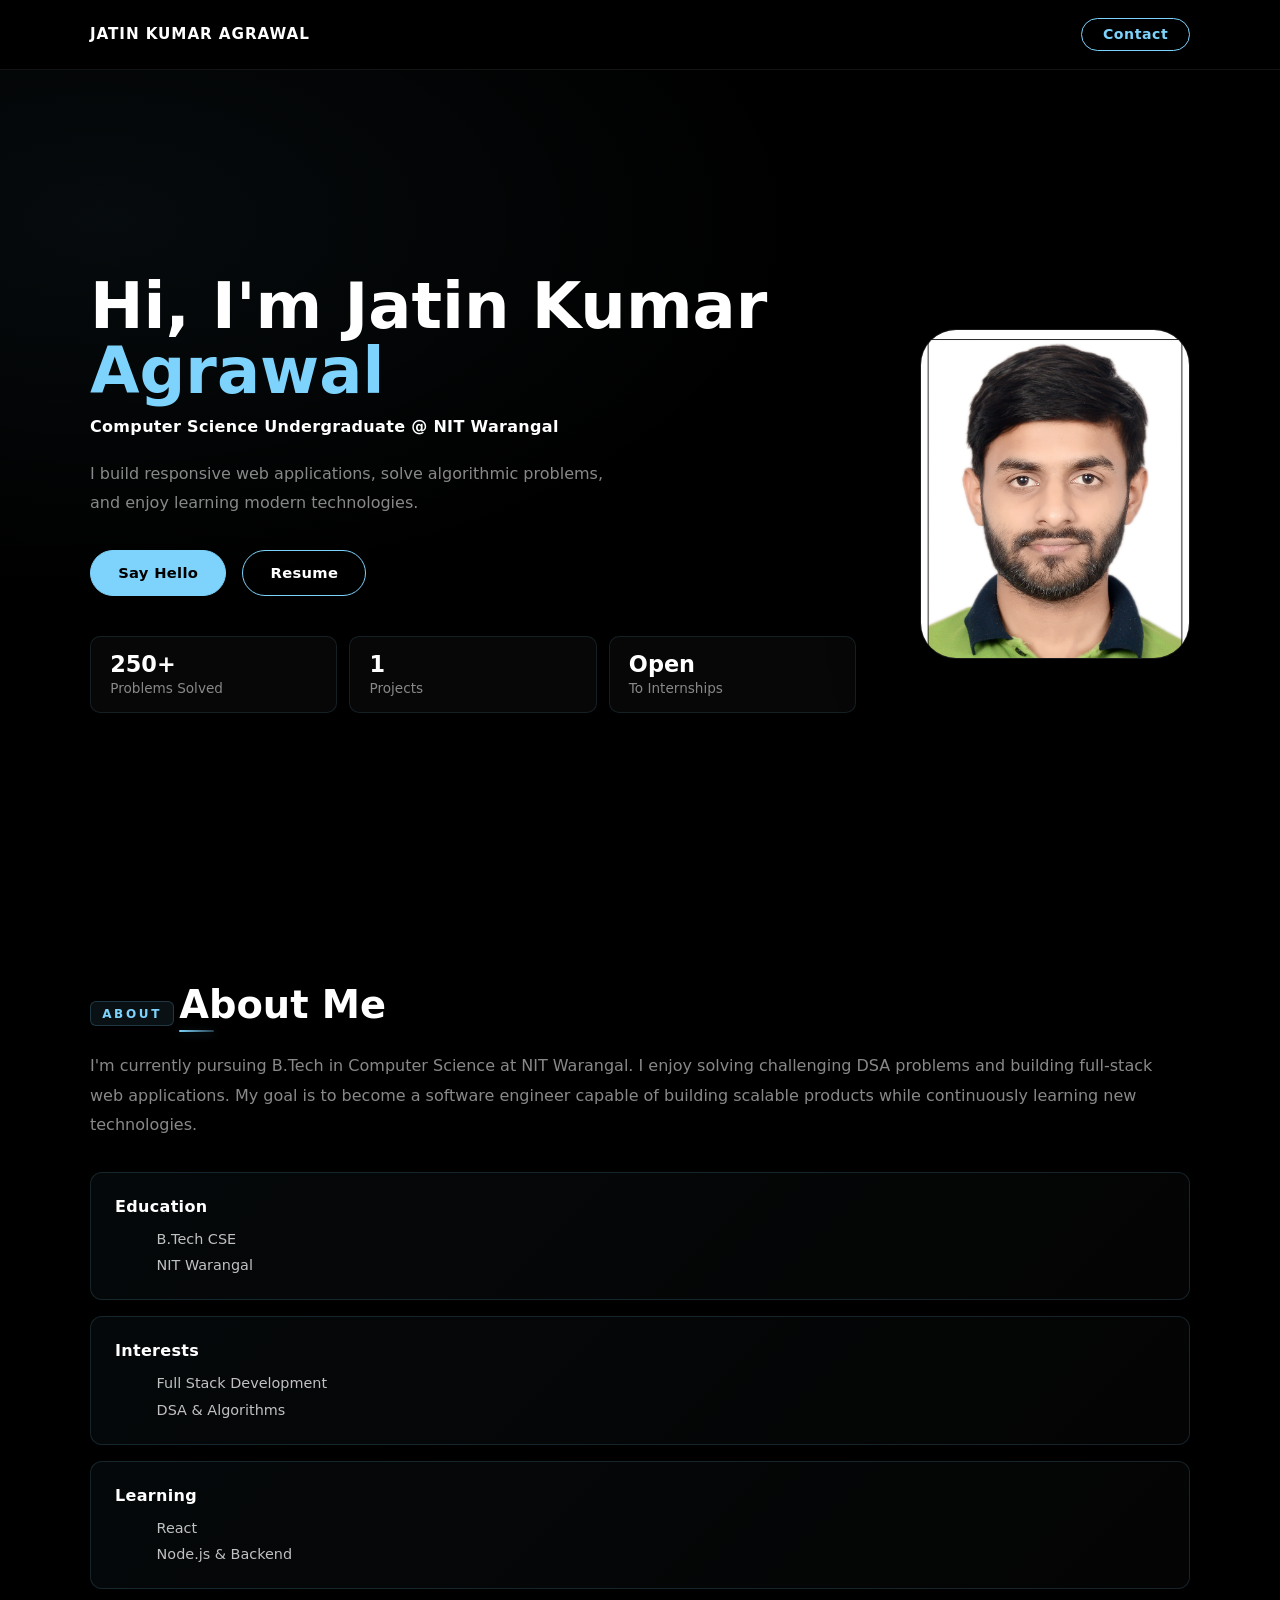
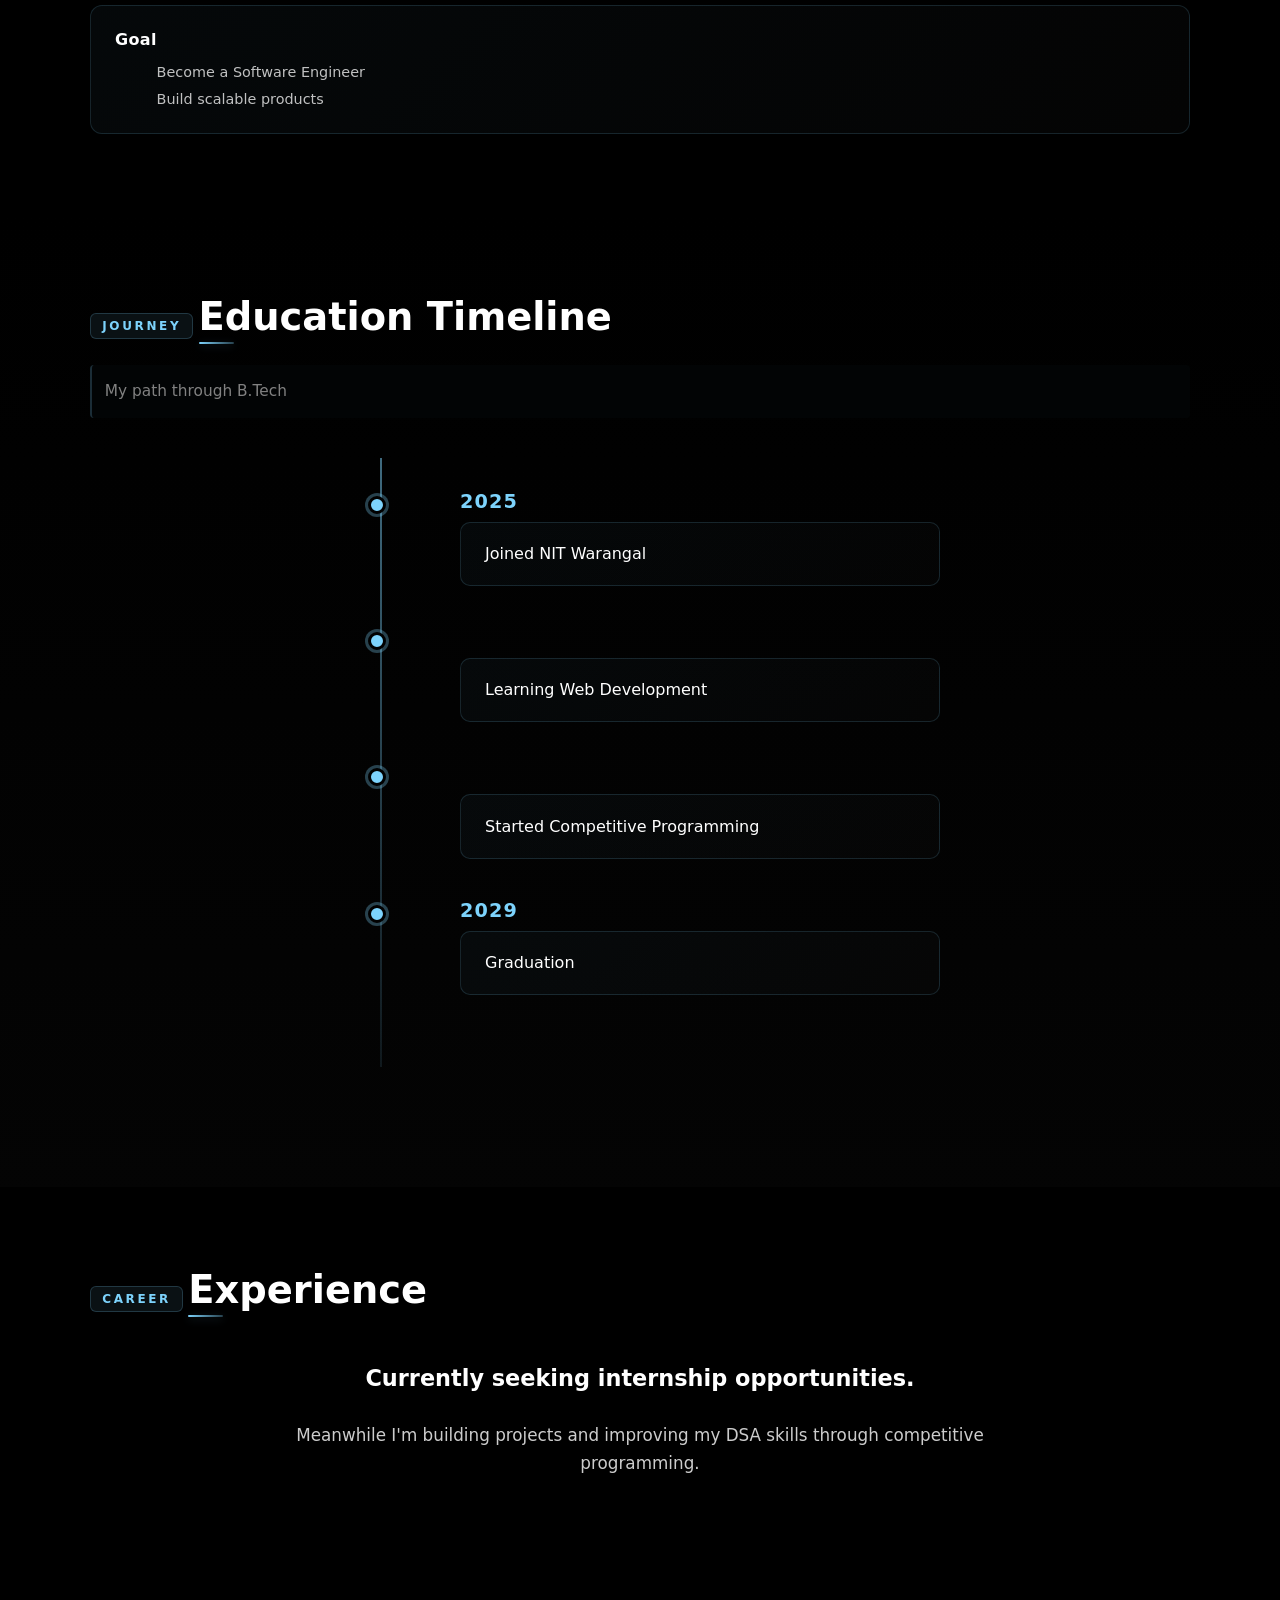
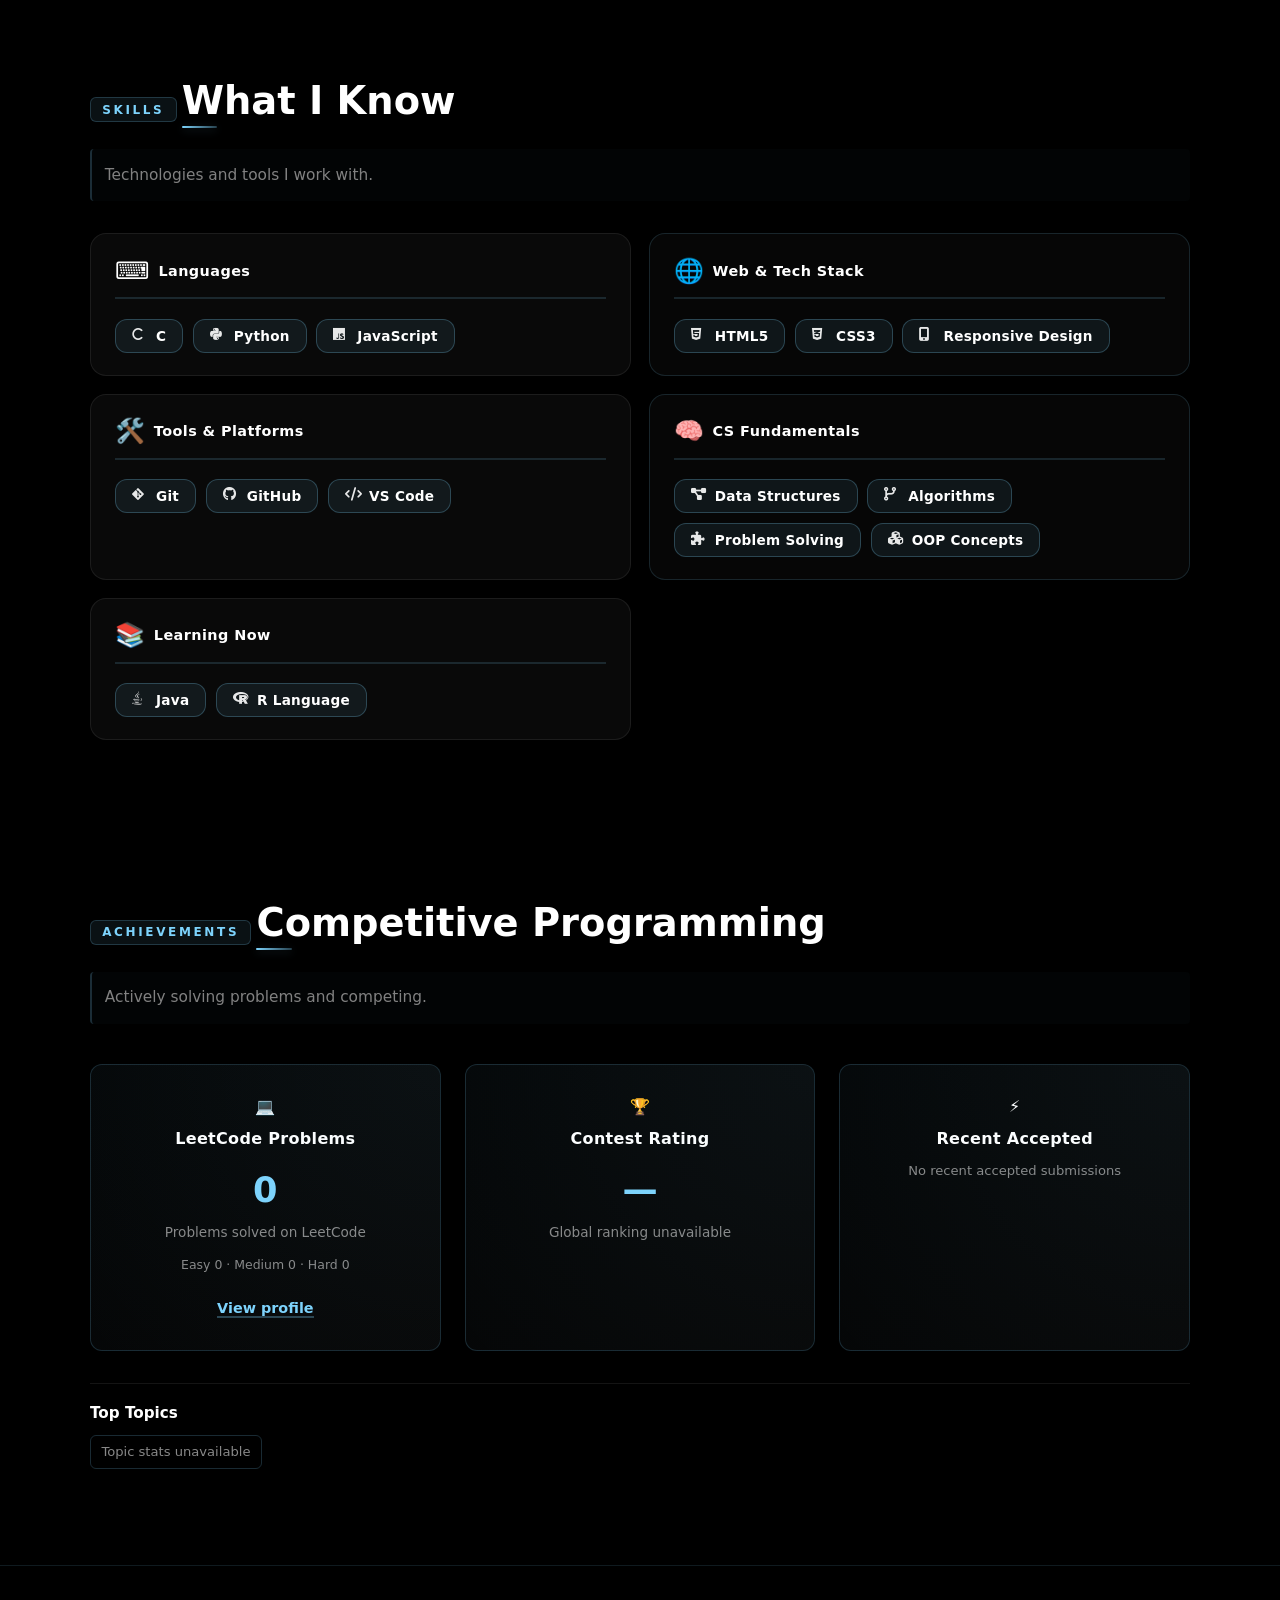
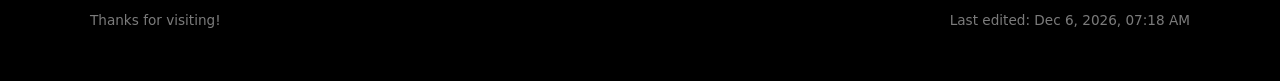
==== index.html @ ae0216d5 "showing  live leetcode data" ====
<!DOCTYPE html>
<html lang="en">
<head>
  <meta charset="UTF-8" />
  <meta name="viewport" content="width=device-width, initial-scale=1.0" />
  <title>Jatin Kumar Agrawal</title>
  <meta name="description" content="Portfolio of Jatin Kumar Agrawal — B.Tech CSE student at NIT Warangal." />
  <link rel="stylesheet" href="https://cdnjs.cloudflare.com/ajax/libs/font-awesome/6.7.2/css/all.min.css" />
  <link rel="stylesheet" href="styles.css" />
  <script defer src="script.js"></script>
</head>
<body>

  <!-- ── HEADER ─────────────────────────────────── -->
  <header class="site-header">
    <div class="container header-inner">
      <a href="index.html" class="brand">Jatin Kumar Agrawal</a>
      <nav class="nav-menu">
        <a href="contact.html" class="nav-contact-btn">Contact</a>
      </nav>
    </div>
  </header>

  <!-- ── HERO ───────────────────────────────────── -->
  <section class="hero" id="home">
    <div class="container hero-grid">
      <div class="hero-left">
        <h1>Hi, I'm Jatin Kumar<br><span class="name-accent">Agrawal</span></h1>
        <p class="hero-subtitle">Computer Science Undergraduate @ NIT Warangal</p>
        <p class="hero-copy">
          I build responsive web applications, solve algorithmic problems,
          and enjoy learning modern technologies.
        </p>
        <div class="hero-actions">
          <a class="button primary" href="contact.html">Say Hello</a>
          <a class="button secondary" href="#resume">Resume</a>
        </div>
        <div class="hero-stats">
          <article class="stat-card">
            <strong>250+</strong>
            <span>Problems Solved</span>
          </article>
          <article class="stat-card">
            <strong>1</strong>
            <span>Projects</span>
          </article>
          <article class="stat-card">
            <strong>Open</strong>
            <span>To Internships</span>
          </article>
        </div>
      </div>
      <div class="hero-photo-wrap">
        <img src="PHOTO.JPG" alt="Jatin Kumar Agrawal" class="hero-photo" />
      </div>
    </div>
  </section>

  <!-- ── ABOUT ──────────────────────────────────── -->
  <section class="section" id="about">
    <div class="container">
      <div class="section-label">About</div>
      <h2>About Me</h2>
      <p class="about-body">
        I'm currently pursuing B.Tech in Computer Science at NIT Warangal. I enjoy solving challenging DSA problems and building full-stack web applications. My goal is to become a software engineer capable of building scalable products while continuously learning new technologies.
      </p>

      <div class="about-highlights">
          <div class="highlight-card">
            <div class="highlight-header">
              <h4>Education</h4>
            </div>
            <div class="highlight-content">
              <p>B.Tech CSE</p>
              <p>NIT Warangal</p>
            </div>
          </div>
          <div class="highlight-card">
            <div class="highlight-header">
              <h4>Interests</h4>
            </div>
            <div class="highlight-content">
              <p>Full Stack Development</p>
              <p>DSA & Algorithms</p>
            </div>
          </div>
          <div class="highlight-card">
            <div class="highlight-header">
              <h4>Learning</h4>
            </div>
            <div class="highlight-content">
              <p>React</p>
              <p>Node.js & Backend</p>
            </div>
          </div>
          <div class="highlight-card">
            <div class="highlight-header">
              <h4>Goal</h4>
            </div>
            <div class="highlight-content">
              <p>Become a Software Engineer</p>
              <p>Build scalable products</p>
            </div>
          </div>
        </div>
      </div>
    </div>
  </section>

  <!-- ── EDUCATION TIMELINE ─────────────────────── -->
  <section class="section section-alt" id="timeline">
    <div class="container">
      <div class="section-label">Journey</div>
      <h2>Education Timeline</h2>
      <p class="section-sub">My path through B.Tech</p>

      <div class="timeline">
        <div class="timeline-item">
          <div class="timeline-year">2025</div>
          <div class="timeline-dot"></div>
          <div class="timeline-content">
            <p>Joined NIT Warangal</p>
          </div>
        </div>

        <div class="timeline-item">
          <div class="timeline-year"></div>
          <div class="timeline-dot"></div>
          <div class="timeline-content">
            <p>Learning Web Development</p>
          </div>
        </div>

        <div class="timeline-item">
          <div class="timeline-year"></div>
          <div class="timeline-dot"></div>
          <div class="timeline-content">
            <p>Started Competitive Programming</p>
          </div>
        </div>

        <div class="timeline-item">
          <div class="timeline-year">2029</div>
          <div class="timeline-dot"></div>
          <div class="timeline-content">
            <p>Graduation</p>
          </div>
        </div>
      </div>
    </div>
  </section>

  <!-- ── EXPERIENCE ─────────────────────────────── -->
  <section class="section" id="experience">
    <div class="container">
      <div class="section-label">Career</div>
      <h2>Experience</h2>
      
      <div class="experience-content">
        <p class="experience-main">Currently seeking internship opportunities.</p>
        <p class="experience-sub">Meanwhile I'm building projects and improving my DSA skills through competitive programming.</p>
      </div>
    </div>
  </section>

  <!-- ── SKILLS ─────────────────────────────────── -->
  <section class="section" id="skills">
    <div class="container">
      <div class="section-label">Skills</div>
      <h2>What I Know</h2>
      <p class="section-sub">Technologies and tools I work with.</p>

      <div class="skill-categories">
        <div class="skill-category">
          <div class="skill-cat-header">
            <span class="cat-icon">⌨️</span>
            <h3>Languages</h3>
          </div>
          <div class="skill-tags">
            <span class="tag"><i class="fa-solid fa-c tag-icon" aria-hidden="true"></i>C</span>
            <span class="tag"><i class="fa-brands fa-python tag-icon" aria-hidden="true"></i>Python</span>
            <span class="tag"><i class="fa-brands fa-js tag-icon" aria-hidden="true"></i>JavaScript</span>
          </div>
        </div>

        <div class="skill-category">
          <div class="skill-cat-header">
            <span class="cat-icon">🌐</span>
            <h3>Web &amp; Tech Stack</h3>
          </div>
          <div class="skill-tags">
            <span class="tag"><i class="fa-brands fa-html5 tag-icon" aria-hidden="true"></i>HTML5</span>
            <span class="tag"><i class="fa-brands fa-css3-alt tag-icon" aria-hidden="true"></i>CSS3</span>
            <span class="tag"><i class="fa-solid fa-mobile-screen-button tag-icon" aria-hidden="true"></i>Responsive Design</span>
          </div>
        </div>

        <div class="skill-category">
          <div class="skill-cat-header">
            <span class="cat-icon">🛠️</span>
            <h3>Tools &amp; Platforms</h3>
          </div>
          <div class="skill-tags">
            <span class="tag"><i class="fa-brands fa-git-alt tag-icon" aria-hidden="true"></i>Git</span>
            <span class="tag"><i class="fa-brands fa-github tag-icon" aria-hidden="true"></i>GitHub</span>
            <span class="tag"><i class="fa-solid fa-code tag-icon" aria-hidden="true"></i>VS Code</span>
          </div>
        </div>

        <div class="skill-category">
          <div class="skill-cat-header">
            <span class="cat-icon">🧠</span>
            <h3>CS Fundamentals</h3>
          </div>
          <div class="skill-tags">
            <span class="tag"><i class="fa-solid fa-diagram-project tag-icon" aria-hidden="true"></i>Data Structures</span>
            <span class="tag"><i class="fa-solid fa-code-branch tag-icon" aria-hidden="true"></i>Algorithms</span>
            <span class="tag"><i class="fa-solid fa-puzzle-piece tag-icon" aria-hidden="true"></i>Problem Solving</span>
            <span class="tag"><i class="fa-solid fa-cubes tag-icon" aria-hidden="true"></i>OOP Concepts</span>
          </div>
        </div>

        <div class="skill-category">
          <div class="skill-cat-header">
            <span class="cat-icon">📚</span>
            <h3>Learning Now</h3>
          </div>
          <div class="skill-tags">
            <span class="tag"><i class="fa-brands fa-java tag-icon" aria-hidden="true"></i>Java</span>
            <span class="tag"><i class="fa-brands fa-r-project tag-icon" aria-hidden="true"></i>R Language</span>
          </div>
        </div>
      </div>
    </div>
  </section>

  <!-- ── COMPETITIVE PROGRAMMING ────────────────── -->
  <section class="section" id="competitive">
    <div class="container">
      <div class="section-label">Achievements</div>
      <h2>Competitive Programming</h2>
      <p class="section-sub">Actively solving problems and competing.</p>

      <div class="achievement-grid">
        <article class="achievement-card">
          <div class="achievement-icon">💻</div>
          <h3>LeetCode Problems</h3>
          <p class="achievement-stat" id="leetcode-total">Loading</p>
          <p class="achievement-desc">Problems solved on LeetCode</p>
          <p class="leetcode-difficulty" id="leetcode-difficulty" aria-live="polite"></p>
          <a class="profile-link" id="leetcode-profile" href="https://leetcode.com/" target="_blank" rel="noopener noreferrer">View profile</a>
        </article>

        <article class="achievement-card">
          <div class="achievement-icon">🏆</div>
          <h3>Contest Rating</h3>
          <p class="achievement-stat" id="leetcode-rating">—</p>
          <p class="achievement-desc" id="leetcode-ranking">Global ranking unavailable</p>
        </article>

        <article class="achievement-card">
          <div class="achievement-icon">⚡</div>
          <h3>Recent Accepted</h3>
          <ul class="leetcode-recent" id="leetcode-recent" aria-live="polite">
            <li>Stats will appear after the first update.</li>
          </ul>
        </article>
      </div>
      <div class="leetcode-topics-wrap">
        <h3>Top Topics</h3>
        <ul class="leetcode-topics" id="leetcode-topics" aria-live="polite">
          <li>Topic stats will appear after the first update.</li>
        </ul>
      </div>
      <p class="leetcode-updated" id="leetcode-updated" aria-live="polite"></p>
    </div>
  </section>

  <footer class="site-footer">
    <div class="container footer-inner">
      <p>Thanks for visiting!</p>
      <p class="last-edited" id="last-edited"></p>
    </div>
  </footer>

</body>
</html>
---- styles.css ----
/* ─────────────────────────────────────────────────
   COLOUR PALETTE  — 3 colours only
   #ffffff  White   → headings, primary text, tags
   #7dd3fc  Sky     → all accents (button, underline,
                       hover, eyebrow, tag border)
   #888888  Gray    → muted / secondary text
   #000000  Black   → background
───────────────────────────────────────────────── */
:root {
  --bg:        #000000;
  --surface:   #0d0d0d;
  --surface2:  #111111;
  --border:    rgba(255,255,255,0.08);

  --white:     #ffffff;
  --sky:       #7dd3fc;   /* single accent */
  --gray:      #888888;   /* muted text    */
}

/* ── RESET ──────────────────────────────────── */
*, *::before, *::after { box-sizing: border-box; }
html { scroll-behavior: smooth; }

body {
  margin: 0;
  min-height: 100vh;
  font-family: 'Inter', system-ui, -apple-system, sans-serif;
  background: var(--bg);
  color: var(--white);
  -webkit-font-smoothing: antialiased;
}

img { max-width: 100%; display: block; }
button, input, textarea { font: inherit; }

.container {
  width: min(1100px, calc(100% - 2rem));
  margin: 0 auto;
}

/* ── HEADER ─────────────────────────────────── */
.site-header {
  position: sticky;
  top: 0;
  z-index: 10;
  background: rgba(0,0,0,0.90);
  backdrop-filter: blur(18px);
  -webkit-backdrop-filter: blur(18px);
  border-bottom: 1px solid var(--border);
}

.header-inner {
  display: flex;
  align-items: center;
  justify-content: space-between;
  padding: 1.1rem 0;
}

.brand {
  color: var(--white);
  font-weight: 700;
  font-size: 0.95rem;
  letter-spacing: 0.06em;
  text-transform: uppercase;
  text-decoration: none;
  transition: color 0.2s;
}
.brand:hover { color: var(--sky); }

.nav-menu { display: flex; align-items: center; }

/* Contact button — sky outline pill */
.nav-contact-btn {
  display: inline-flex;
  align-items: center;
  padding: 0.48rem 1.3rem;
  border-radius: 999px;
  background: transparent;
  color: var(--sky);
  font-weight: 700;
  font-size: 0.88rem;
  letter-spacing: 0.04em;
  text-decoration: none;
  border: 1.5px solid var(--sky);
  transition: background 0.2s, color 0.2s, box-shadow 0.2s, transform 0.2s;
  box-shadow: 0 0 0 0 rgba(125,211,252,0.3);
  animation: pulse-sky 2.8s ease-in-out infinite;
}
.nav-contact-btn:hover {
  background: var(--sky);
  color: #000;
  box-shadow: 0 4px 20px rgba(125,211,252,0.25);
  transform: translateY(-1px);
  animation: none;
}

@keyframes pulse-sky {
  0%,100% { box-shadow: 0 0 0 0   rgba(125,211,252,0.3); }
  50%      { box-shadow: 0 0 0 7px rgba(125,211,252,0);   }
}

/* ── HERO ───────────────────────────────────── */
.hero {
  position: relative;
  min-height: calc(100vh - 68px);
  display: grid;
  align-items: center;
  padding: 5rem 0 4rem;
}

.hero::before {
  content: '';
  position: absolute;
  inset: 0;
  pointer-events: none;
  background: radial-gradient(ellipse 55% 45% at 8% 18%,
    rgba(125,211,252,0.05), transparent);
}

.hero-grid {
  position: relative;
  display: grid;
  grid-template-columns: 1fr auto;
  align-items: center;
  gap: 4rem;
}

/* eyebrow — sky, small caps */
.eyebrow {
  margin: 0 0 0.8rem;
  font-size: 0.8rem;
  font-weight: 700;
  letter-spacing: 0.24em;
  text-transform: uppercase;
  color: var(--sky);
}

.hero h1 {
  margin: 0;
  font-size: clamp(2.8rem, 5vw, 4.8rem);
  line-height: 1.02;
  font-weight: 800;
  color: var(--white);
}

/* Last name — sky tint */
.name-accent { color: var(--sky); }

/* Subtitle below name */
.hero-subtitle {
  margin: 0.8rem 0 1.2rem;
  font-size: 1rem;
  font-weight: 600;
  color: var(--white);
  letter-spacing: 0.02em;
  transition: color 0.3s ease;
}
.hero-subtitle:hover {
  color: #a5e3ff;
}

.hero-copy {
  max-width: 34rem;
  margin: 1.4rem 0 2rem;
  color: var(--gray);
  line-height: 1.85;
  font-size: 1rem;
}

.hero-actions {
  display: flex;
  gap: 1rem;
  flex-wrap: wrap;
  margin-bottom: 2.5rem;
}

/* Stat cards */
.hero-stats {
  display: grid;
  grid-template-columns: repeat(3, minmax(0,1fr));
  gap: 0.75rem;
}

.stat-card {
  background: rgba(13,13,13,0.6);
  border: 1px solid rgba(125,211,252,0.12);
  border-radius: 10px;
  padding: 1rem 1.2rem;
  display: grid;
  gap: 0.3rem;
  transition: all 0.3s ease;
}
.stat-card:hover {
  background: rgba(17,17,17,0.8);
  border-color: rgba(125,211,252,0.35);
  box-shadow: 0 4px 12px rgba(125,211,252,0.08);
  transform: translateY(-2px);
}

.stat-card strong {
  font-size: 1.4rem;
  line-height: 1;
  color: var(--white);
  font-weight: 800;
}
.stat-card span { color: var(--gray); font-size: 0.85rem; }

/* Hero photo */
.hero-photo-wrap {
  display: flex;
  align-items: center;
  justify-content: center;
  flex-shrink: 0;
}

.hero-photo {
  width: 270px;
  height: 330px;
  object-fit: cover;
  object-position: top center;
  border-radius: 36px;
  border: 1px solid rgba(255,255,255,0.1);
  box-shadow: 0 30px 80px rgba(0,0,0,0.7);
  display: block;
  transition: transform 0.4s ease, box-shadow 0.4s ease;
}
.hero-photo:hover {
  transform: translateY(-6px);
  box-shadow: 0 0 0 1px rgba(125,211,252,0.15),
              0 40px 90px rgba(0,0,0,0.75);
}

/* ── BUTTONS ─────────────────────────────────── */
.button {
  display: inline-flex;
  align-items: center;
  justify-content: center;
  padding: 0.85rem 1.7rem;
  border-radius: 999px;
  border: 1.5px solid transparent;
  font-weight: 700;
  font-size: 0.92rem;
  letter-spacing: 0.02em;
  text-decoration: none;
  cursor: pointer;
  transition: all 0.3s ease;
}
.button:hover { transform: translateY(-2px); }

/* Primary — sky fill */
.button.primary {
  background: var(--sky);
  color: #000;
  border-color: var(--sky);
}
.button.primary:hover {
  background: #a5e3ff;
  box-shadow: 0 8px 28px rgba(125,211,252,0.35);
  color: #000;
}

/* Secondary — sky outline */
.button.secondary {
  background: transparent;
  color: var(--white);
  border-color: var(--sky);
}
.button.secondary:hover {
  background: rgba(125,211,252,0.1);
  border-color: var(--sky);
  box-shadow: 0 4px 16px rgba(125,211,252,0.15);
}

.button:disabled { opacity: 0.5; cursor: not-allowed; transform: none; }

/* ── SECTIONS ────────────────────────────────── */
.section { padding: 5rem 0; }

.section-alt {
  background: linear-gradient(to bottom, rgba(0,0,0,0.5), rgba(13,13,13,0.3));
}

/* Small sky label above h2 */
.section-label {
  font-size: 0.75rem;
  font-weight: 700;
  letter-spacing: 0.22em;
  text-transform: uppercase;
  color: var(--sky);
  margin-bottom: 0.55rem;
  display: inline-block;
  padding: 0.3rem 0.7rem;
  background: rgba(125,211,252,0.08);
  border: 1px solid rgba(125,211,252,0.2);
  border-radius: 6px;
  transition: all 0.3s ease;
}
.section-label:hover {
  background: rgba(125,211,252,0.12);
  border-color: rgba(125,211,252,0.4);
}

.section h2 {
  margin: 0 0 0.5rem;
  font-size: clamp(1.9rem, 3vw, 2.8rem);
  font-weight: 800;
  color: var(--white);
  position: relative;
  display: inline-block;
}

/* sky underline */
.section h2::after {
  content: '';
  position: absolute;
  left: 0; bottom: -5px;
  width: 2.2rem; height: 2px;
  border-radius: 999px;
  background: linear-gradient(90deg, var(--sky), rgba(125,211,252,0.3));
  box-shadow: 0 2px 8px rgba(125,211,252,0.2);
}

.section-sub {
  color: rgba(136,136,136,0.95);
  margin: 1.1rem 0 0;
  font-size: 0.96rem;
  line-height: 1.75;
  background: rgba(125,211,252,0.02);
  padding: 0.8rem;
  border-left: 2px solid rgba(125,211,252,0.2);
  border-radius: 4px;
  transition: all 0.3s ease;
}
.section-sub:hover {
  border-left-color: rgba(125,211,252,0.5);
  background: rgba(125,211,252,0.04);
}

/* ── ABOUT ───────────────────────────────────── */
.section-grid {
  display: grid;
  grid-template-columns: 1fr 1.2fr;
  gap: 3rem;
  align-items: center;
}

.section-image { display: grid; place-items: center; }

.about-photo {
  width: 100%;
  max-width: 300px;
  aspect-ratio: 3 / 4;
  object-fit: cover;
  object-position: top center;
  border-radius: 24px;
  border: 1px solid var(--border);
  box-shadow: 0 20px 60px rgba(0,0,0,0.5);
  display: block;
  margin: 0 auto;
}

.about-body {
  color: var(--gray);
  line-height: 1.85;
  margin: 1rem 0 2rem;
}

/* ── ABOUT HIGHLIGHTS GRID ───────────────────── */
.about-highlights {
  display: grid;
  grid-template-columns: 1fr;
  gap: 1rem;
  margin-top: 2rem;
}

.highlight-card {
  background: linear-gradient(135deg, rgba(125,211,252,0.04) 0%, rgba(13,13,13,0.3) 100%);
  border: 1.5px solid rgba(125,211,252,0.15);
  border-radius: 12px;
  padding: 1.5rem;
  transition: all 0.3s ease;
  display: flex;
  flex-direction: column;
  gap: 0.8rem;
}
.highlight-card:hover {
  background: linear-gradient(135deg, rgba(125,211,252,0.1) 0%, rgba(17,17,17,0.4) 100%);
  border-color: rgba(125,211,252,0.35);
  box-shadow: 0 8px 20px rgba(125,211,252,0.1);
  transform: translateY(-2px);
}

.highlight-header {
  display: flex;
  align-items: center;
  gap: 0.8rem;
}

.highlight-icon {
  font-size: 1.8rem;
  line-height: 1;
  display: block;
  flex-shrink: 0;
}

.highlight-card h4 {
  margin: 0;
  font-size: 1rem;
  font-weight: 700;
  color: var(--white);
  letter-spacing: 0.02em;
}

.highlight-content {
  padding-left: 2.6rem;
  display: flex;
  flex-direction: column;
  gap: 0.4rem;
}

.highlight-content p {
  margin: 0;
  font-size: 0.9rem;
  color: rgba(255,255,255,0.75);
  line-height: 1.4;
}

.highlight-answer {
  margin: 0;
  font-size: 0.9rem;
  color: rgba(255,255,255,0.7);
  line-height: 1.5;
  flex: 1;
  text-align: right;
}

.about-list {
  list-style: none;
  padding: 0;
  margin: 0;
  display: grid;
  gap: 0.8rem;
}

.about-list li {
  display: flex;
  gap: 0.75rem;
  color: rgba(255,255,255,0.7);
  font-size: 0.93rem;
  align-items: baseline;
  padding: 0.6rem 0.8rem;
  border-left: 2px solid rgba(125,211,252,0.3);
  transition: all 0.3s ease;
}
.about-list li:hover {
  border-left-color: var(--sky);
  color: var(--white);
  padding-left: 1.2rem;
}

.about-key {
  color: rgba(255,255,255,0.95);
  font-weight: 700;
  font-size: 0.78rem;
  letter-spacing: 0.07em;
  text-transform: uppercase;
  flex-shrink: 0;
  min-width: 58px;
}

/* ── CURRENTLY LEARNING BOX ──────────────────── */
.learning-box {
  margin-top: 2.5rem;
  padding: 1.5rem;
  background: linear-gradient(135deg, rgba(125,211,252,0.05) 0%, rgba(13,13,13,0.4) 100%);
  border: 1.5px solid rgba(125,211,252,0.2);
  border-radius: 12px;
  transition: all 0.3s ease;
}
.learning-box:hover {
  background: linear-gradient(135deg, rgba(125,211,252,0.1) 0%, rgba(17,17,17,0.5) 100%);
  border-color: rgba(125,211,252,0.4);
  box-shadow: 0 8px 20px rgba(125,211,252,0.1);
}

.learning-title {
  margin: 0 0 1rem;
  font-size: 0.95rem;
  font-weight: 700;
  color: var(--white);
  letter-spacing: 0.02em;
}

.learning-list {
  list-style: none;
  padding: 0;
  margin: 0;
  display: grid;
  gap: 0.5rem;
}

.learning-list li {
  display: flex;
  align-items: center;
  gap: 0.7rem;
  color: rgba(255,255,255,0.8);
  font-size: 0.9rem;
  padding: 0.4rem 0;
  transition: all 0.3s ease;
}
.learning-list li::before {
  content: '•';
  color: var(--sky);
  font-weight: 800;
  font-size: 1.2rem;
  line-height: 1;
}
.learning-list li:hover {
  color: var(--sky);
  padding-left: 0.5rem;
}

/* ── SKILLS ──────────────────────────────────── */
.skill-categories {
  display: grid;
  grid-template-columns: repeat(2, minmax(0,1fr));
  gap: 1.1rem;
  margin-top: 2rem;
}

.skill-category {
  background: rgba(13,13,13,0.7);
  border: 1px solid rgba(125,211,252,0.12);
  border-radius: 16px;
  padding: 1.4rem 1.5rem;
  transition: all 0.3s ease;
}
.skill-category:nth-child(odd) {
  border-color: rgba(255,255,255,0.08);
}
.skill-category:nth-child(even) {
  background: rgba(13,13,13,0.5);
  border-color: rgba(125,211,252,0.15);
}
.skill-category:hover {
  border-color: rgba(125,211,252,0.3);
  background: rgba(17,17,17,0.8);
  box-shadow: 0 8px 20px rgba(125,211,252,0.08);
  transform: translateY(-3px);
}

.skill-cat-header {
  display: flex;
  align-items: center;
  gap: 0.55rem;
  margin-bottom: 0.8rem;
  padding-bottom: 0.8rem;
  border-bottom: 2px solid rgba(125,211,252,0.15);
}

.cat-icon { font-size: 1.5rem; }

.skill-cat-header h3 {
  margin: 0;
  font-size: 0.9rem;
  font-weight: 700;
  color: var(--white);
  letter-spacing: 0.03em;
}

.skill-tags {
  display: flex;
  flex-wrap: wrap;
  gap: 0.6rem;
  margin-top: 1.2rem;
}

/* Single tag style — sky border, white text, transparent bg */
.tag {
  display: inline-flex;
  align-items: center;
  gap: 0.5rem;
  padding: 0.5rem 1rem;
  border-radius: 12px;
  font-size: 0.85rem;
  font-weight: 600;
  letter-spacing: 0.02em;
  color: var(--white);
  background: rgba(125,211,252,0.08);
  border: 1.5px solid rgba(125,211,252,0.25);
  transition: all 0.3s ease;
  cursor: default;
}
.tag:hover {
  background: rgba(125,211,252,0.15);
  border-color: var(--sky);
  box-shadow: 0 6px 16px rgba(125,211,252,0.12), inset 0 0 12px rgba(125,211,252,0.05);
  transform: translateY(-2px);
}

/* Font Awesome icon inside tag */
.tag-icon {
  width: 16px;
  height: 16px;
  flex-shrink: 0;
  opacity: 0.9;
  transition: transform 0.3s ease;
}
.tag:hover .tag-icon {
  transform: scale(1.12);
}

/* override — all tag variants identical */
.tag-blue, .tag-green, .tag-orange, .tag-purple {
  color: var(--white);
  background: rgba(125,211,252,0.06);
  border: 1px solid rgba(125,211,252,0.22);
}

/* ── CONTACT ─────────────────────────────────── */
.contact-card {
  display: grid;
  grid-template-columns: 1fr 1.25fr;
  gap: 3rem;
  align-items: center;
  background: linear-gradient(135deg, rgba(125,211,252,0.02) 0%, rgba(13,13,13,0.4) 100%);
  border: 1.5px solid rgba(125,211,252,0.15);
  border-radius: 24px;
  padding: 2.5rem;
  transition: all 0.3s ease;
}
.contact-card:hover {
  border-color: rgba(125,211,252,0.3);
  box-shadow: 0 12px 32px rgba(125,211,252,0.1);
}

.contact-card > div > p {
  color: var(--gray);
  line-height: 1.8;
  margin: 0.8rem 0 0;
}

.contact-form {
  display: grid;
  gap: 1rem;
}

.contact-form label {
  display: grid;
  gap: 0.45rem;
  color: rgba(125,211,252,0.85);
  font-size: 0.85rem;
  font-weight: 600;
  letter-spacing: 0.04em;
  text-transform: uppercase;
  transition: color 0.3s ease;
}

.contact-form input,
.contact-form textarea {
  width: 100%;
  padding: 0.8rem 1rem;
  border-radius: 10px;
  border: 1.5px solid rgba(125,211,252,0.15);
  background: rgba(0,0,0,0.4);
  color: var(--white);
  outline: none;
  transition: all 0.3s ease;
}

.contact-form input::placeholder,
.contact-form textarea::placeholder {
  color: rgba(136,136,136,0.5);
}

.contact-form input:focus,
.contact-form textarea:focus {
  border-color: rgba(125,211,252,0.5);
  background: rgba(0,0,0,0.6);
  box-shadow: 0 0 16px rgba(125,211,252,0.1);
}

.contact-feedback {
  margin-top: 0.4rem;
  font-size: 0.88rem;
  min-height: 1.4rem;
  border-radius: 8px;
  padding: 0.5rem 0.85rem;
  transition: all 0.3s;
}
.contact-feedback:empty { padding: 0; }

.feedback-success {
  color: #86efac;
  background: rgba(134,239,172,0.07);
  border: 1px solid rgba(134,239,172,0.2);
}
.feedback-error {
  color: #fca5a5;
  background: rgba(252,165,165,0.07);
  border: 1px solid rgba(252,165,165,0.2);
}

/* ── COMPETITIVE PROGRAMMING ────────────────── */
.achievement-grid {
  display: grid;
  grid-template-columns: repeat(3, minmax(0, 1fr));
  gap: 1.5rem;
  margin-top: 2.5rem;
}

.achievement-card {
  background: linear-gradient(135deg, rgba(125,211,252,0.03) 0%, rgba(13,13,13,0.5) 100%);
  border: 1.5px solid rgba(125,211,252,0.18);
  border-radius: 12px;
  padding: 2rem 1.5rem;
  text-align: center;
  display: flex;
  flex-direction: column;
  align-items: center;
  gap: 0.8rem;
  transition: all 0.3s ease;
  position: relative;
  overflow: hidden;
}
.achievement-card::before {
  content: '';
  position: absolute;
  top: 0;
  left: 0;
  right: 0;
  bottom: 0;
  background: radial-gradient(circle at top right, rgba(125,211,252,0.05), transparent);
  pointer-events: none;
}
.achievement-card:hover {
  background: linear-gradient(135deg, rgba(125,211,252,0.08) 0%, rgba(17,17,17,0.6) 100%);
  border-color: rgba(125,211,252,0.45);
  box-shadow: 0 12px 32px rgba(125,211,252,0.15), inset 0 1px 2px rgba(255,255,255,0.05);
  transform: translateY(-4px);
}

/* Platform-specific styling */
.achievement-leetcode {
  background: linear-gradient(135deg, rgba(255,165,0,0.08) 0%, rgba(13,13,13,0.5) 100%);
  border-color: rgba(255,165,0,0.25);
}
.achievement-leetcode:hover {
  background: linear-gradient(135deg, rgba(255,165,0,0.15) 0%, rgba(17,17,17,0.6) 100%);
  border-color: rgba(255,165,0,0.5);
  box-shadow: 0 12px 32px rgba(255,165,0,0.2), inset 0 1px 2px rgba(255,255,255,0.05);
}
.achievement-leetcode .achievement-stat {
  color: #FFA500;
}
.achievement-leetcode .profile-link {
  color: #FFA500;
  border-bottom-color: rgba(255,165,0,0.3);
}
.achievement-leetcode .profile-link:hover {
  color: #FFB84D;
  border-bottom-color: #FFA500;
}

.achievement-codeforces {
  background: linear-gradient(135deg, rgba(68,82,131,0.08) 0%, rgba(13,13,13,0.5) 100%);
  border-color: rgba(68,82,131,0.25);
}
.achievement-codeforces:hover {
  background: linear-gradient(135deg, rgba(68,82,131,0.15) 0%, rgba(17,17,17,0.6) 100%);
  border-color: rgba(68,82,131,0.5);
  box-shadow: 0 12px 32px rgba(68,82,131,0.2), inset 0 1px 2px rgba(255,255,255,0.05);
}
.achievement-codeforces .achievement-stat {
  color: #6FA3FF;
}
.achievement-codeforces .profile-link {
  color: #6FA3FF;
  border-bottom-color: rgba(111,163,255,0.3);
}
.achievement-codeforces .profile-link:hover {
  color: #8FB7FF;
  border-bottom-color: #6FA3FF;
}

.achievement-codechef {
  background: linear-gradient(135deg, rgba(123,69,19,0.08) 0%, rgba(13,13,13,0.5) 100%);
  border-color: rgba(123,69,19,0.25);
}
.achievement-codechef:hover {
  background: linear-gradient(135deg, rgba(123,69,19,0.15) 0%, rgba(17,17,17,0.6) 100%);
  border-color: rgba(123,69,19,0.5);
  box-shadow: 0 12px 32px rgba(123,69,19,0.2), inset 0 1px 2px rgba(255,255,255,0.05);
}
.achievement-codechef .achievement-stat {
  color: #FFB800;
}
.achievement-codechef .profile-link {
  color: #FFB800;
  border-bottom-color: rgba(255,184,0,0.3);
}
.achievement-codechef .profile-link:hover {
  color: #FFD633;
  border-bottom-color: #FFB800;
}

.platform-logo {
  width: 80px;
  height: 80px;
  border-radius: 12px;
  box-shadow: 0 4px 16px rgba(0,0,0,0.3);
  transition: all 0.3s ease;
}
.achievement-card:hover .platform-logo {
  transform: scale(1.1) rotateY(10deg);
  box-shadow: 0 8px 24px rgba(0,0,0,0.5);
}

.achievement-card h3 {
  font-size: 1rem;
  font-weight: 700;
  color: var(--white);
  margin: 0;
  letter-spacing: 0.02em;
}

.achievement-stat {
  font-size: 2.2rem;
  font-weight: 800;
  color: var(--sky);
  margin: 0.5rem 0 0;
}

.achievement-desc {
  font-size: 0.85rem;
  color: var(--gray);
  margin: 0;
  line-height: 1.5;
}

.profile-link {
  display: inline-block;
  margin-top: 0.8rem;
  font-size: 0.9rem;
  font-weight: 600;
  color: var(--sky);
  text-decoration: none;
  border-bottom: 2px solid rgba(125,211,252,0.3);
  transition: all 0.3s ease;
}
.profile-link:hover {
  border-bottom-color: var(--sky);
  transform: translateX(3px);
  color: #a5e3ff;
}

.leetcode-difficulty,
.leetcode-updated {
  color: var(--gray);
  font-size: 0.78rem;
  line-height: 1.5;
  margin: 0;
}

.leetcode-recent,
.leetcode-topics {
  list-style: none;
  padding: 0;
  margin: 0;
  color: var(--gray);
  font-size: 0.82rem;
  line-height: 1.55;
}

.leetcode-recent {
  display: grid;
  gap: 0.35rem;
  width: 100%;
  overflow-wrap: anywhere;
}

.leetcode-topics-wrap {
  margin-top: 2rem;
  padding-top: 1.25rem;
  border-top: 1px solid var(--border);
}

.leetcode-topics-wrap h3 {
  margin: 0 0 0.85rem;
  font-size: 0.95rem;
}

.leetcode-topics {
  display: flex;
  flex-wrap: wrap;
  gap: 0.5rem;
}

.leetcode-topics li {
  padding: 0.35rem 0.65rem;
  border: 1px solid rgba(125,211,252,0.2);
  border-radius: 6px;
  overflow-wrap: anywhere;
}

.leetcode-updated {
  margin-top: 1rem;
  text-align: right;
}

/* ── EDUCATION TIMELINE ──────────────────────── */
.timeline {
  position: relative;
  padding: 2rem 0;
  max-width: 600px;
  margin: 2.5rem auto;
}

.timeline::before {
  content: '';
  position: absolute;
  left: 40px;
  top: 0;
  bottom: 0;
  width: 2px;
  background: linear-gradient(180deg, rgba(125,211,252,0.5) 0%, rgba(125,211,252,0.1) 100%);
}

.timeline-item {
  position: relative;
  margin-left: 120px;
  margin-bottom: 2.5rem;
  display: flex;
  flex-direction: column;
}

.timeline-year {
  font-size: 1.2rem;
  font-weight: 800;
  color: var(--sky);
  letter-spacing: 0.06em;
  margin-bottom: 0.5rem;
  min-height: 1.5rem;
}

.timeline-dot {
  position: absolute;
  left: -92px;
  top: 6px;
  width: 18px;
  height: 18px;
  border-radius: 50%;
  background: var(--sky);
  border: 3px solid var(--bg);
  box-shadow: 0 0 0 3px rgba(125,211,252,0.3);
  transition: all 0.3s ease;
}

.timeline-item:hover .timeline-dot {
  transform: scale(1.4);
  box-shadow: 0 0 0 4px rgba(125,211,252,0.5), 0 0 16px rgba(125,211,252,0.4);
}

.timeline-content {
  background: linear-gradient(135deg, rgba(125,211,252,0.04) 0%, rgba(13,13,13,0.3) 100%);
  border: 1.5px solid rgba(125,211,252,0.15);
  border-radius: 10px;
  padding: 1.2rem 1.5rem;
  transition: all 0.3s ease;
}

.timeline-item:hover .timeline-content {
  background: linear-gradient(135deg, rgba(125,211,252,0.08) 0%, rgba(17,17,17,0.4) 100%);
  border-color: rgba(125,211,252,0.35);
  box-shadow: 0 8px 20px rgba(125,211,252,0.1);
}

.timeline-content p {
  margin: 0;
  font-size: 1rem;
  color: var(--white);
  line-height: 1.5;
}

/* ── EXPERIENCE ──────────────────────────────── */
.experience-content {
  max-width: 700px;
  margin: 2.5rem auto;
  text-align: center;
}

.experience-main {
  font-size: 1.4rem;
  font-weight: 700;
  color: var(--white);
  margin: 0 0 1.5rem;
  line-height: 1.6;
}

.experience-sub {
  font-size: 1.05rem;
  color: rgba(255,255,255,0.8);
  margin: 0;
  line-height: 1.7;
}

/* ── FOOTER ──────────────────────────────────── */
.site-footer {
  padding: 2rem 0 2.5rem;
  border-top: 1.5px solid rgba(125,211,252,0.12);
  background: rgba(0,0,0,0.3);
}

.footer-inner {
  display: flex;
  justify-content: space-between;
  align-items: center;
  color: rgba(136,136,136,0.9);
  font-size: 0.85rem;
  flex-wrap: wrap;
  gap: 0.5rem;
}
.footer-inner p {
  transition: color 0.3s ease;
}
.footer-inner p:hover {
  color: rgba(125,211,252,0.8);
}

/* ── RESPONSIVE ──────────────────────────────── */
@media (max-width: 900px) {
  .hero-grid,
  .section-grid,
  .contact-card,
  .achievement-grid { grid-template-columns: 1fr; }

  .skill-categories { grid-template-columns: 1fr; }

  .about-highlights { grid-template-columns: repeat(2, 1fr); }

  .hero-photo-wrap { order: -1; }
  .hero-photo { width: 200px; height: 240px; }

  .timeline-item { margin-left: 100px; }
  .timeline-dot { left: -80px; }
}

@media (max-width: 720px) {
  .hero-grid { gap: 2rem; text-align: center; }
  .hero-actions { justify-content: center; }
  .hero-photo { width: 160px; height: 200px; }
  .skill-categories { grid-template-columns: 1fr; }
  .about-highlights { grid-template-columns: 1fr; }

  .timeline-item { margin-left: 70px; }
  .timeline-dot { left: -56px; }
  .timeline-year { font-size: 1rem; }
  .timeline-content { padding: 1rem 1.2rem; }
  .timeline-content p { font-size: 0.95rem; }
}
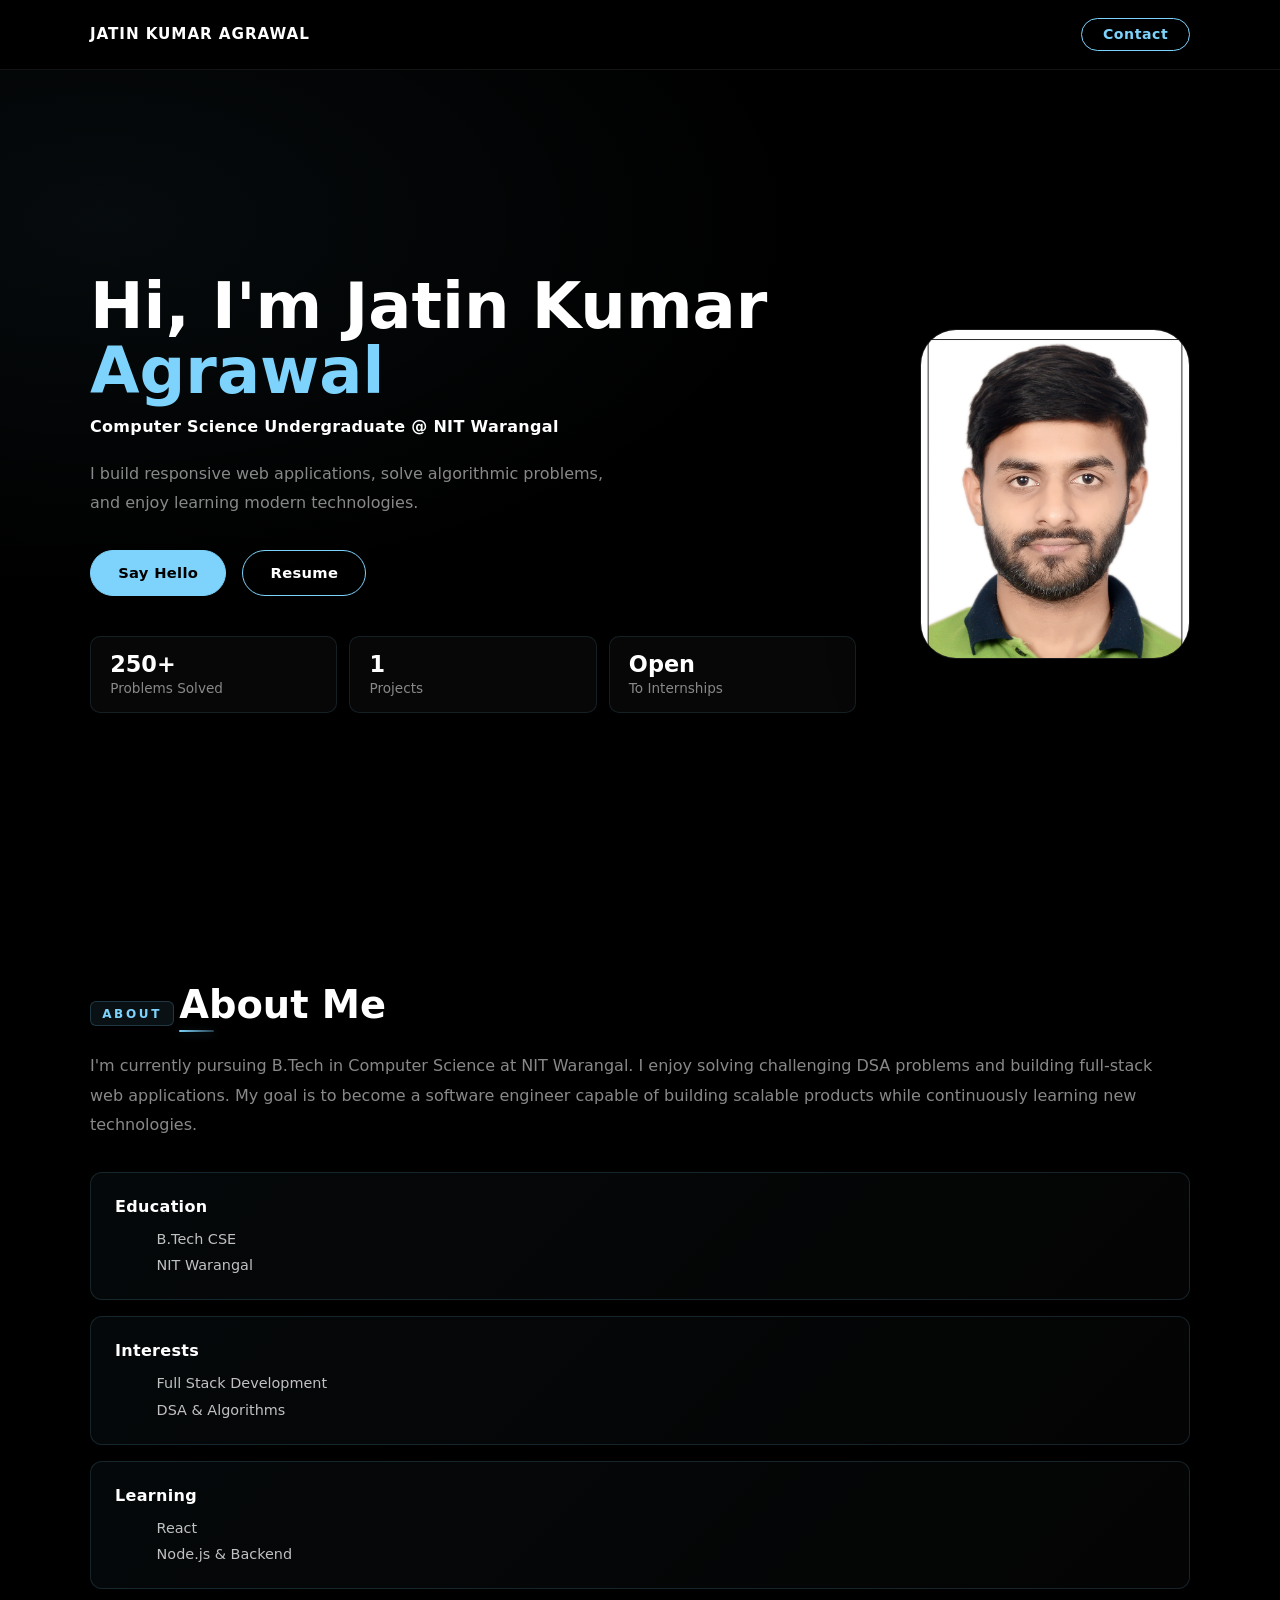
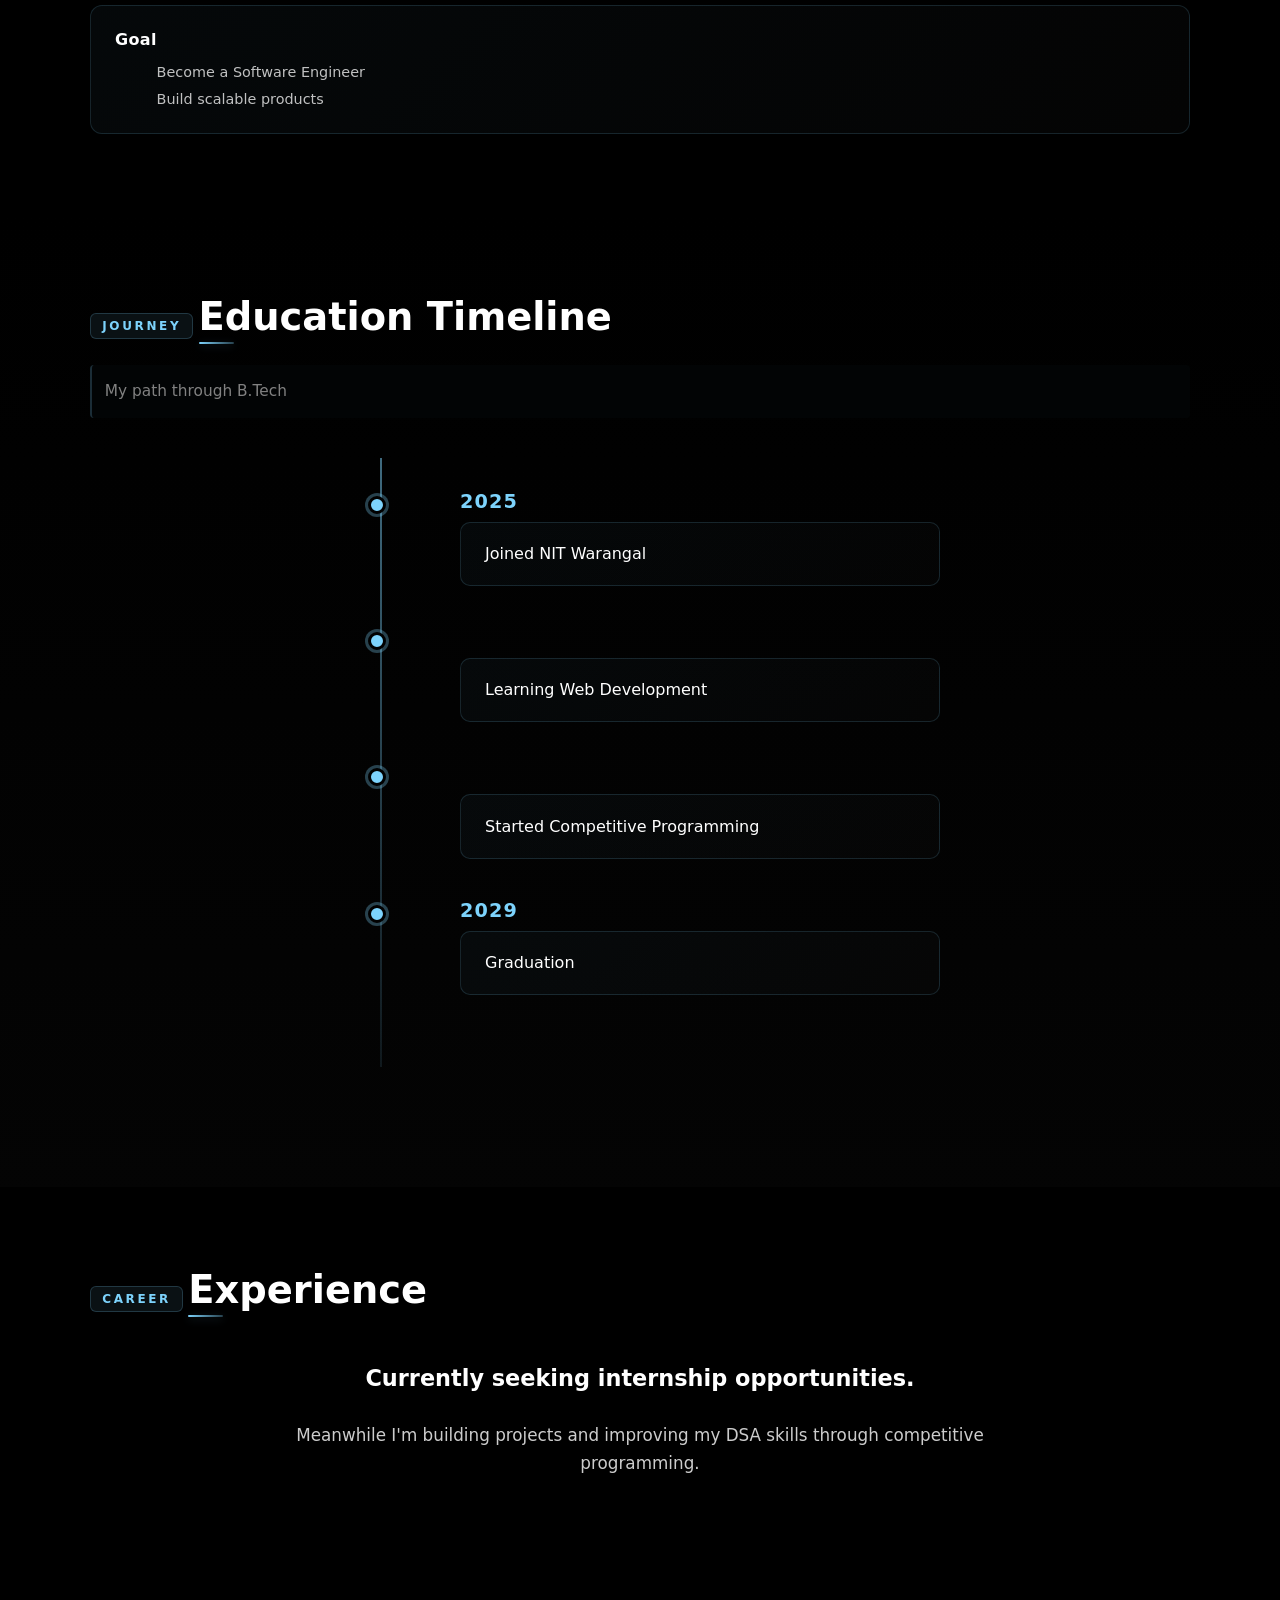
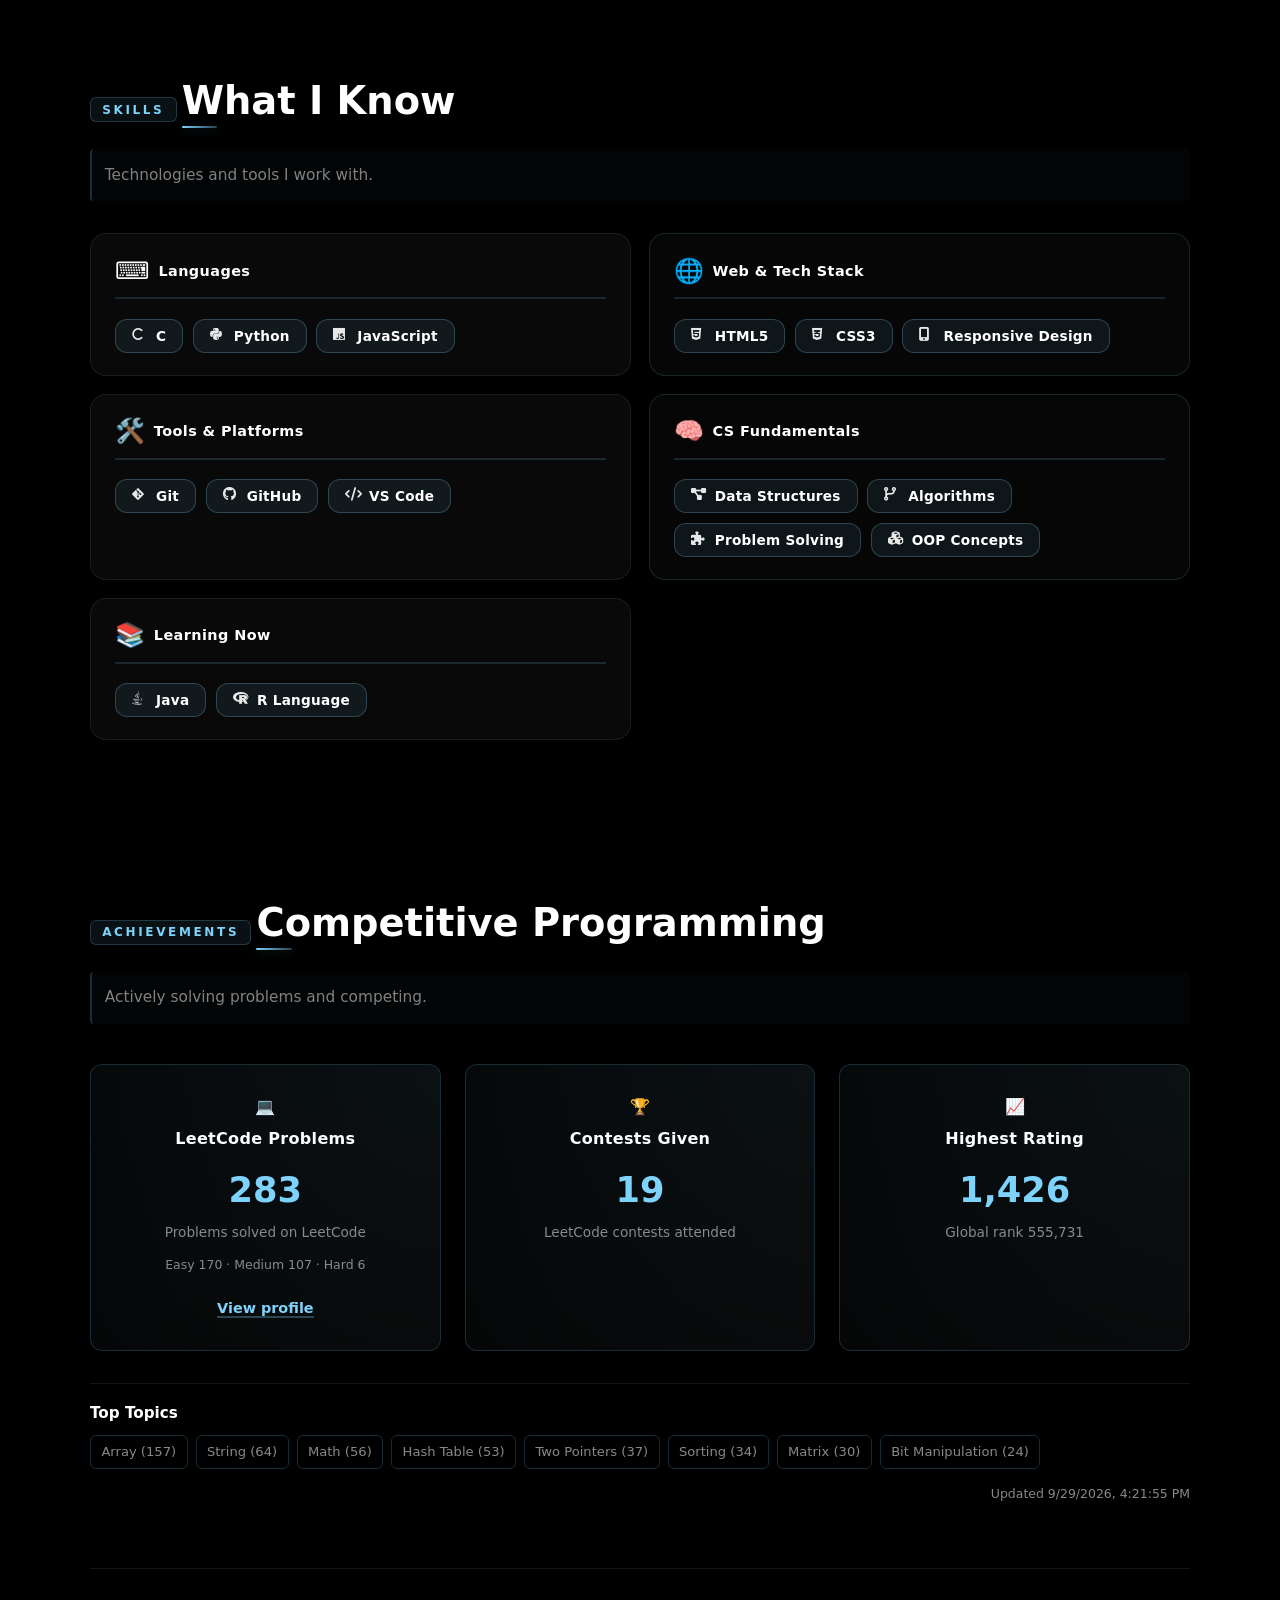
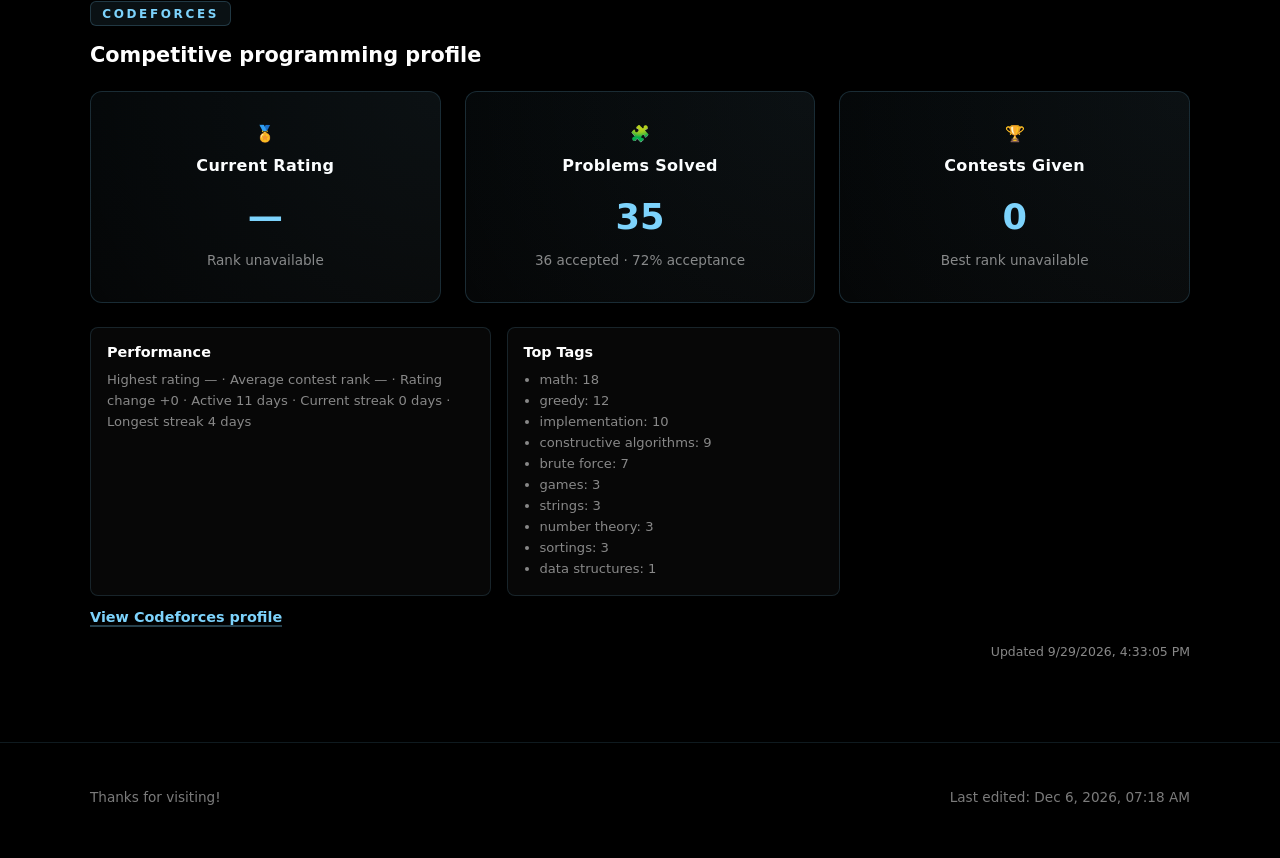
==== commit 2203823b: "added codeforce profile data" ====
--- a/index.html
+++ b/index.html
@@ -253,17 +253,16 @@
 
         <article class="achievement-card">
           <div class="achievement-icon">🏆</div>
-          <h3>Contest Rating</h3>
+          <h3>Contests Given</h3>
+          <p class="achievement-stat" id="leetcode-contests">—</p>
+          <p class="achievement-desc">LeetCode contests attended</p>
+        </article>
+
+        <article class="achievement-card">
+          <div class="achievement-icon">📈</div>
+          <h3>Highest Rating</h3>
           <p class="achievement-stat" id="leetcode-rating">—</p>
           <p class="achievement-desc" id="leetcode-ranking">Global ranking unavailable</p>
-        </article>
-
-        <article class="achievement-card">
-          <div class="achievement-icon">⚡</div>
-          <h3>Recent Accepted</h3>
-          <ul class="leetcode-recent" id="leetcode-recent" aria-live="polite">
-            <li>Stats will appear after the first update.</li>
-          </ul>
         </article>
       </div>
       <div class="leetcode-topics-wrap">
@@ -273,6 +272,43 @@
         </ul>
       </div>
       <p class="leetcode-updated" id="leetcode-updated" aria-live="polite"></p>
+
+      <div class="codeforces-panel">
+        <div class="section-label">Codeforces</div>
+        <h3 class="platform-heading">Competitive programming profile</h3>
+        <div class="achievement-grid codeforces-grid">
+          <article class="achievement-card">
+            <div class="achievement-icon">🏅</div>
+            <h3>Current Rating</h3>
+            <p class="achievement-stat" id="codeforces-rating">—</p>
+            <p class="achievement-desc" id="codeforces-rank">Rank unavailable</p>
+          </article>
+          <article class="achievement-card">
+            <div class="achievement-icon">🧩</div>
+            <h3>Problems Solved</h3>
+            <p class="achievement-stat" id="codeforces-solved">—</p>
+            <p class="achievement-desc" id="codeforces-submissions">Accepted submissions unavailable</p>
+          </article>
+          <article class="achievement-card">
+            <div class="achievement-icon">🏆</div>
+            <h3>Contests Given</h3>
+            <p class="achievement-stat" id="codeforces-contests">—</p>
+            <p class="achievement-desc" id="codeforces-best-rank">Best rank unavailable</p>
+          </article>
+        </div>
+        <div class="codeforces-details">
+          <div>
+            <h4>Performance</h4>
+            <p id="codeforces-performance">Loading Codeforces performance...</p>
+          </div>
+          <div>
+            <h4>Top Tags</h4>
+            <ul class="codeforces-list" id="codeforces-tags"><li>Loading...</li></ul>
+          </div>
+        </div>
+        <a class="profile-link" id="codeforces-profile" href="https://codeforces.com/profile/A_Jatin" target="_blank" rel="noopener noreferrer">View Codeforces profile</a>
+        <p class="leetcode-updated" id="codeforces-updated" aria-live="polite"></p>
+      </div>
     </div>
   </section>
 
--- a/styles.css
+++ b/styles.css
@@ -862,7 +862,6 @@
   margin: 0;
 }
 
-.leetcode-recent,
 .leetcode-topics {
   list-style: none;
   padding: 0;
@@ -870,13 +869,6 @@
   color: var(--gray);
   font-size: 0.82rem;
   line-height: 1.55;
-}
-
-.leetcode-recent {
-  display: grid;
-  gap: 0.35rem;
-  width: 100%;
-  overflow-wrap: anywhere;
 }
 
 .leetcode-topics-wrap {
@@ -906,6 +898,58 @@
 .leetcode-updated {
   margin-top: 1rem;
   text-align: right;
+}
+
+.codeforces-panel {
+  margin-top: 4rem;
+  padding-top: 2rem;
+  border-top: 1px solid var(--border);
+}
+
+.platform-heading {
+  margin: 0.5rem 0 0;
+  font-size: 1.3rem;
+  color: var(--white);
+}
+
+.codeforces-grid {
+  margin-top: 1.5rem;
+}
+
+.codeforces-details {
+  display: grid;
+  grid-template-columns: 1.2fr 1fr 1fr;
+  gap: 1rem;
+  margin-top: 1.5rem;
+}
+
+.codeforces-details > div {
+  padding: 1rem;
+  border: 1px solid rgba(125,211,252,0.14);
+  border-radius: 8px;
+  background: rgba(13,13,13,0.55);
+}
+
+.codeforces-details h4 {
+  margin: 0 0 0.6rem;
+  color: var(--white);
+  font-size: 0.9rem;
+}
+
+.codeforces-details p,
+.codeforces-list {
+  margin: 0;
+  color: var(--gray);
+  font-size: 0.82rem;
+  line-height: 1.6;
+}
+
+.codeforces-list {
+  padding-left: 1rem;
+}
+
+@media (max-width: 720px) {
+  .codeforces-details { grid-template-columns: 1fr; }
 }
 
 /* ── EDUCATION TIMELINE ──────────────────────── */
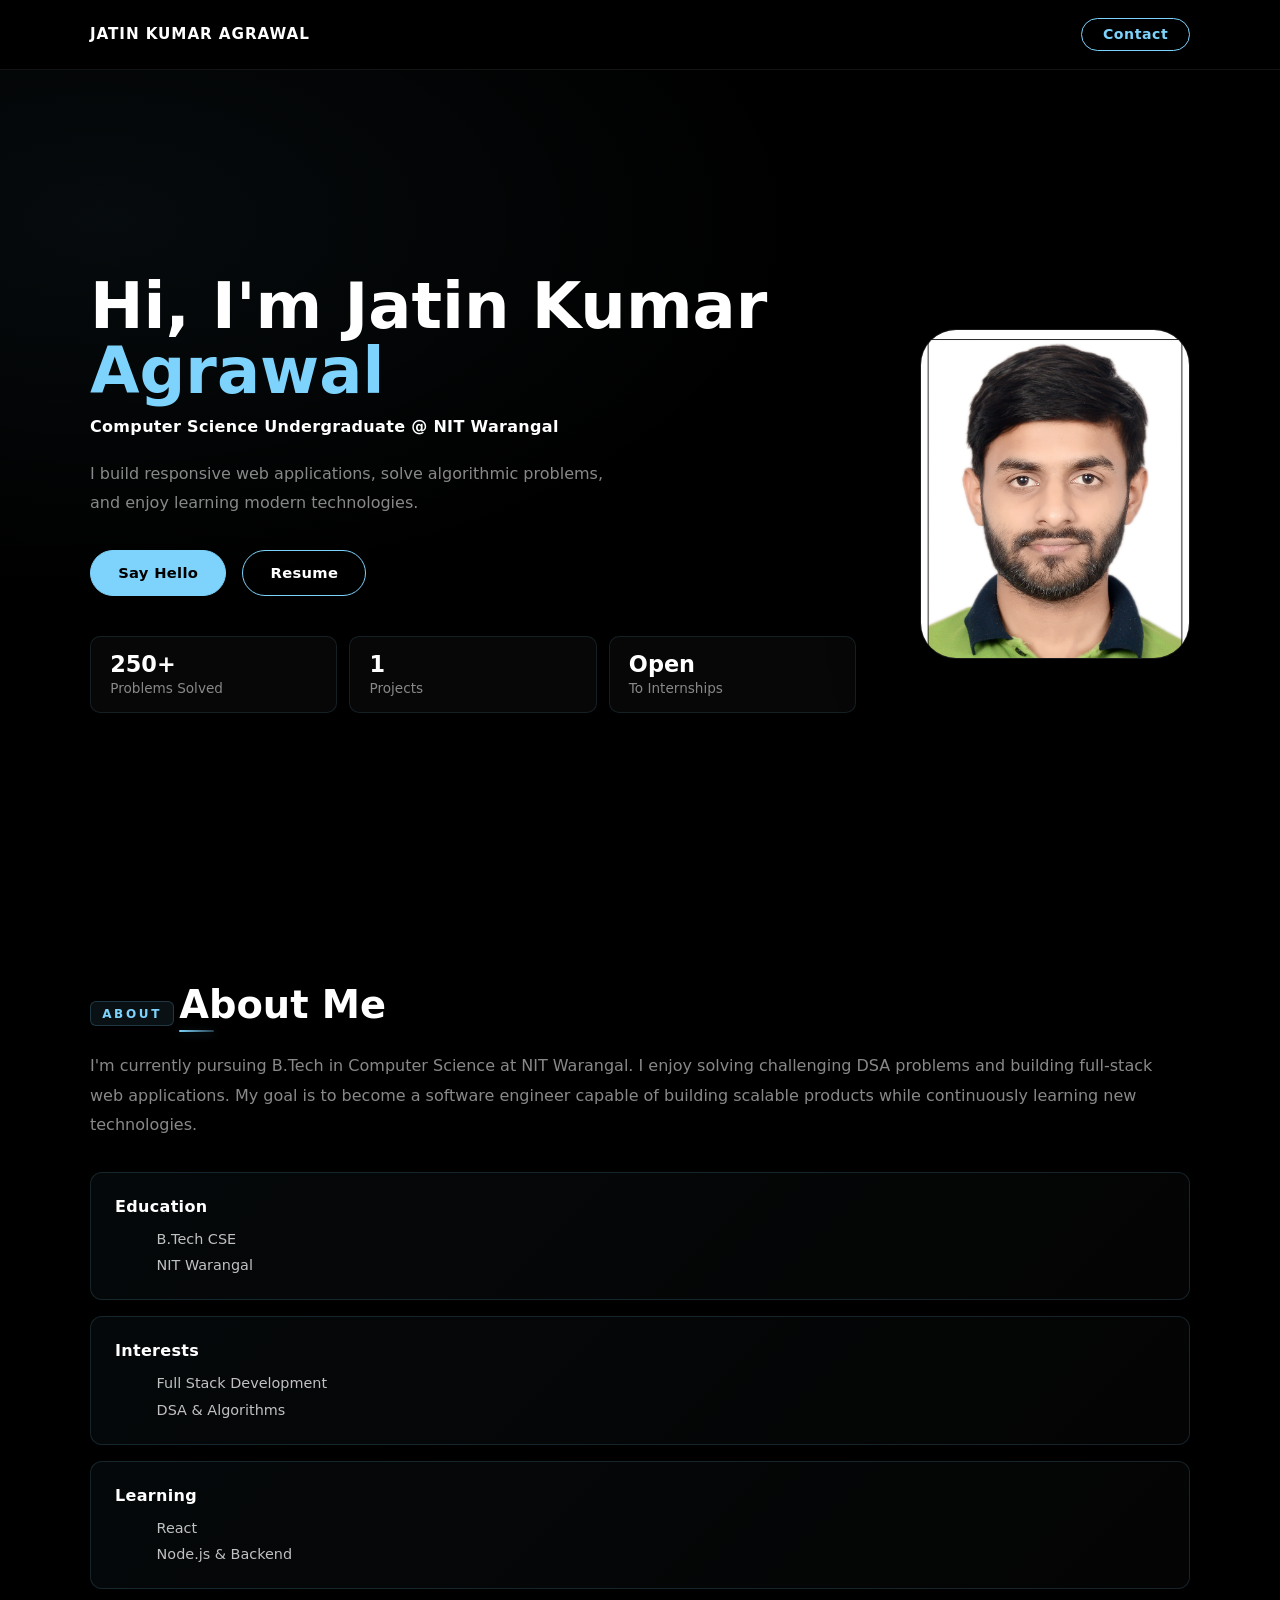
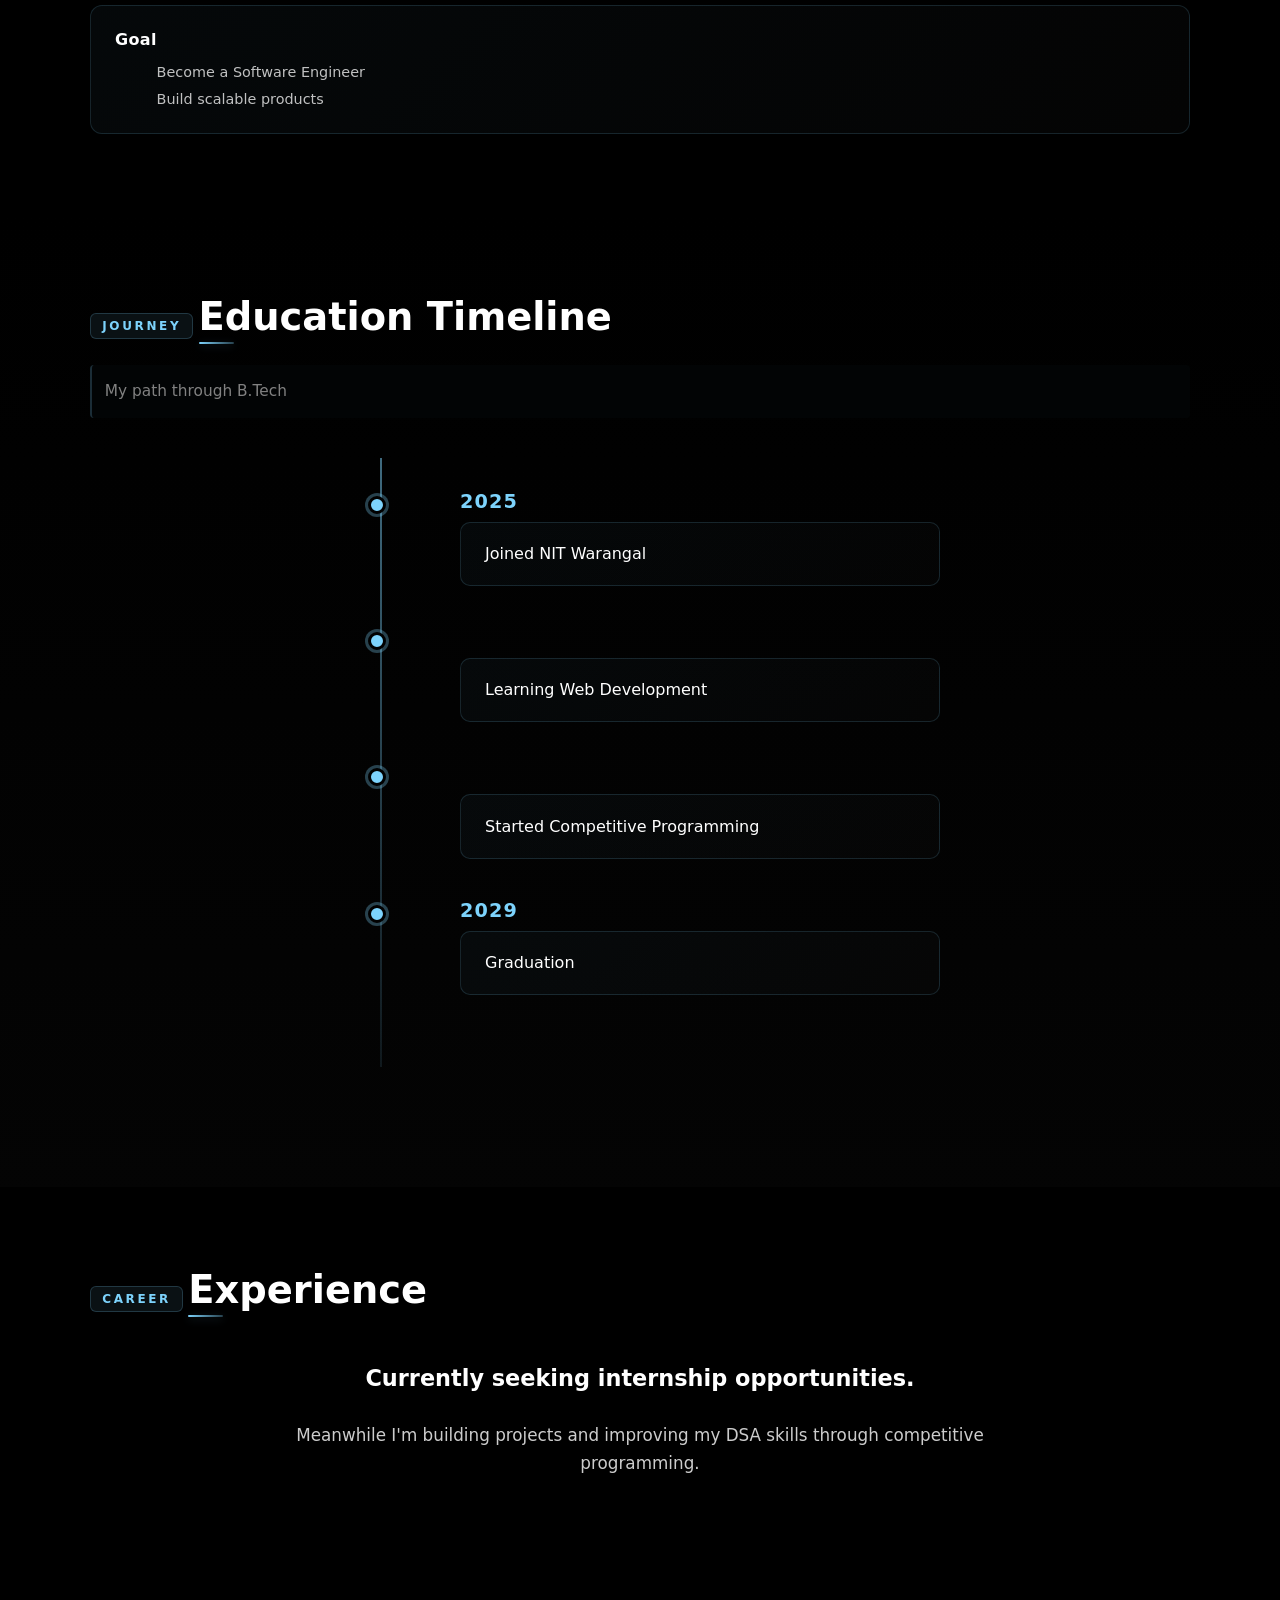
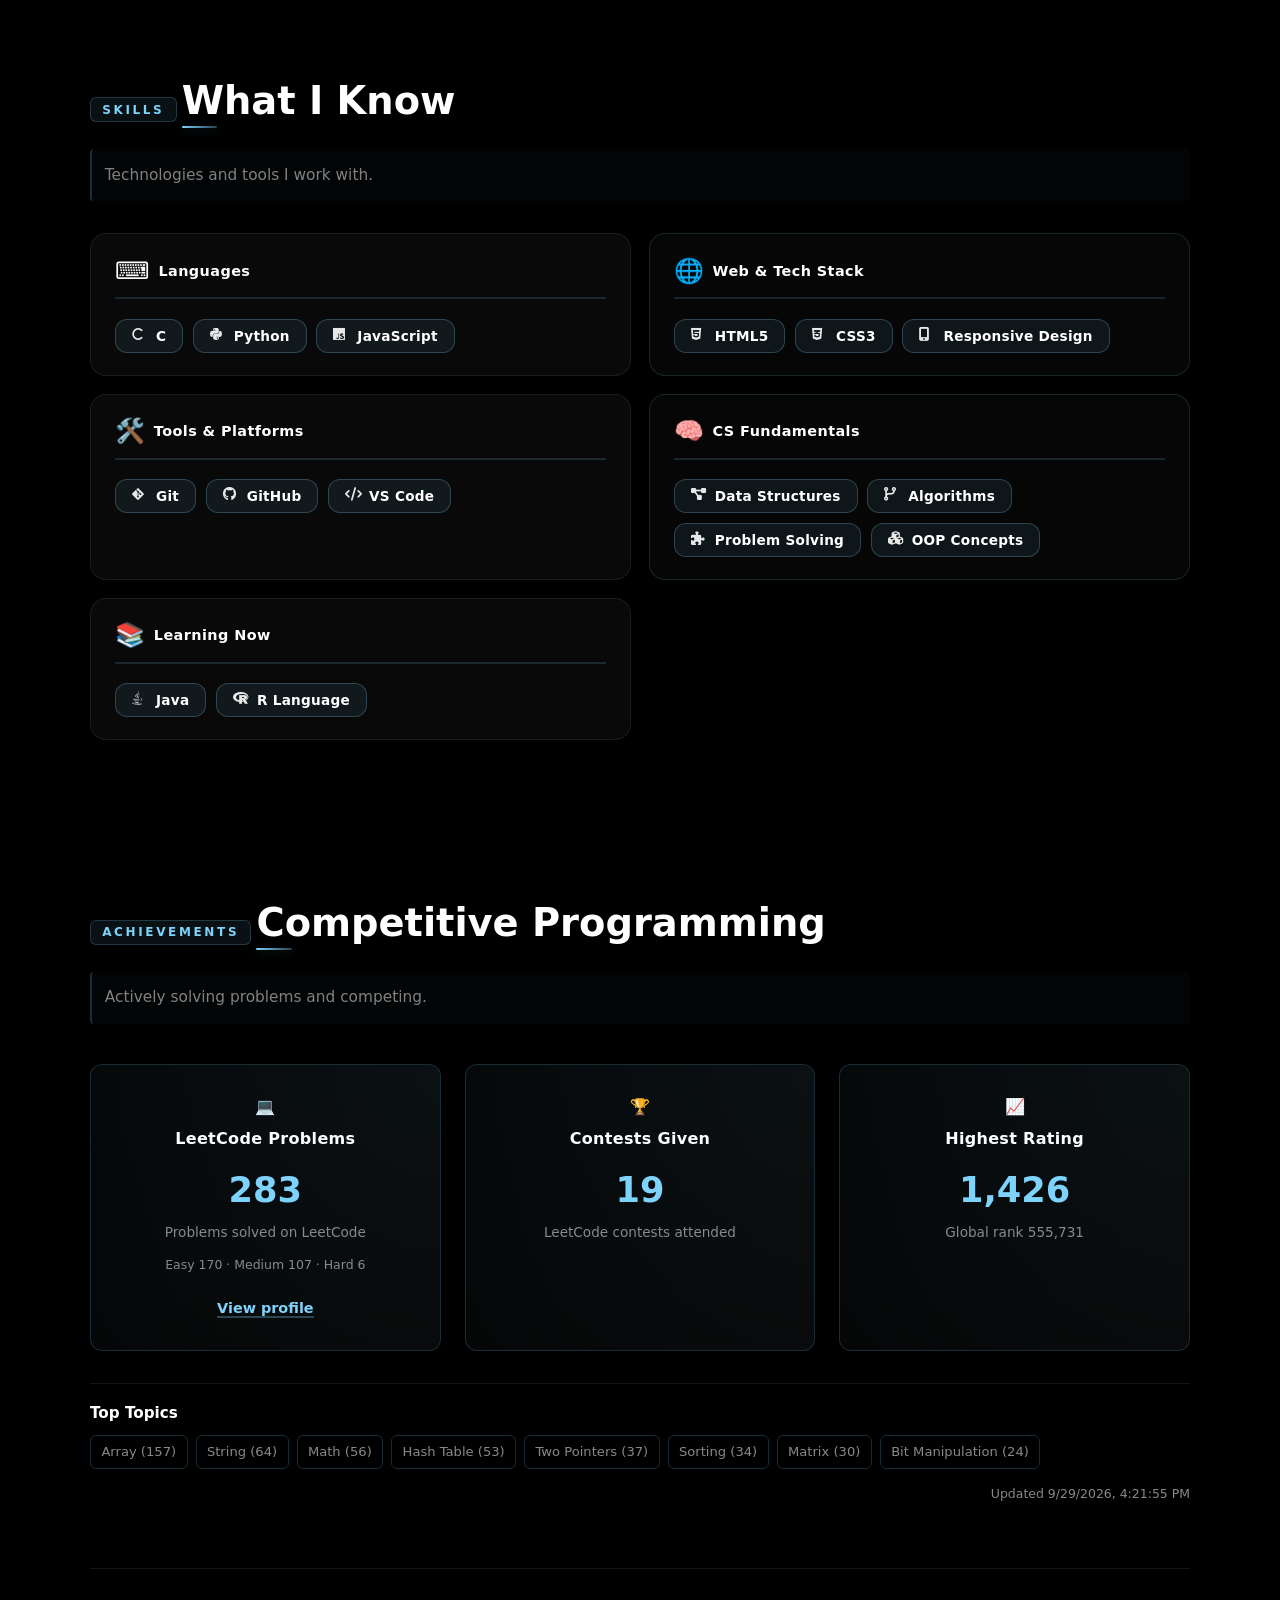
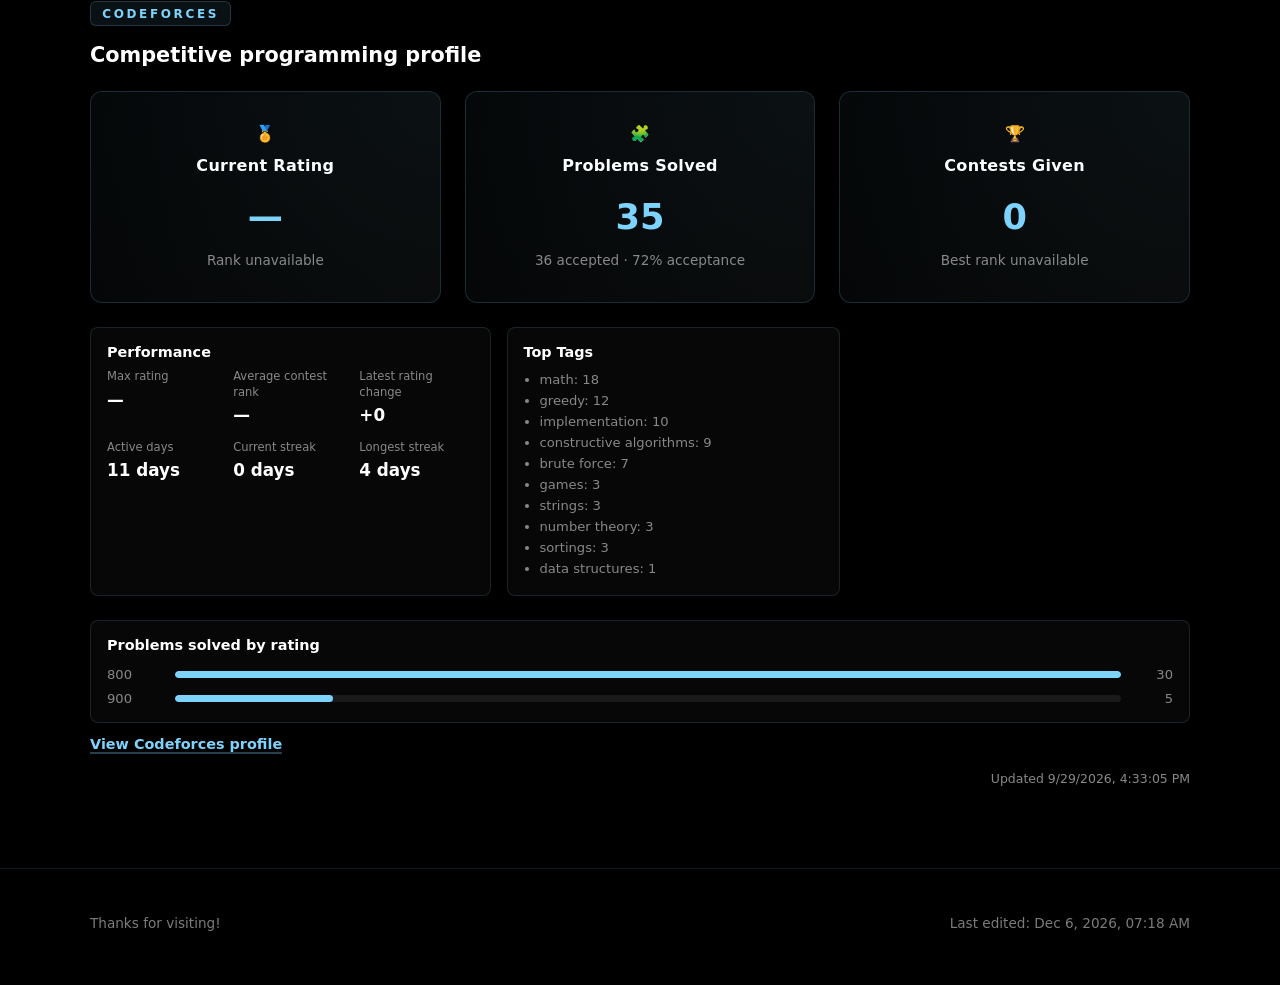
==== commit 29f82183: "added solvedbyrating in codeforce" ====
--- a/index.html
+++ b/index.html
@@ -299,12 +299,25 @@
         <div class="codeforces-details">
           <div>
             <h4>Performance</h4>
-            <p id="codeforces-performance">Loading Codeforces performance...</p>
+            <dl class="codeforces-performance" id="codeforces-performance" aria-live="polite">
+              <div><dt>Max rating</dt><dd id="codeforces-max-rating">—</dd></div>
+              <div><dt>Average contest rank</dt><dd id="codeforces-average-rank">—</dd></div>
+              <div><dt>Latest rating change</dt><dd id="codeforces-rating-change">—</dd></div>
+              <div><dt>Active days</dt><dd id="codeforces-active-days">—</dd></div>
+              <div><dt>Current streak</dt><dd id="codeforces-current-streak">—</dd></div>
+              <div><dt>Longest streak</dt><dd id="codeforces-longest-streak">—</dd></div>
+            </dl>
           </div>
           <div>
             <h4>Top Tags</h4>
             <ul class="codeforces-list" id="codeforces-tags"><li>Loading...</li></ul>
           </div>
+        </div>
+        <div class="codeforces-rating-wrap">
+          <h4>Problems solved by rating</h4>
+          <ul class="codeforces-rating-list" id="codeforces-solved-by-rating" aria-live="polite">
+            <li>Loading rating distribution...</li>
+          </ul>
         </div>
         <a class="profile-link" id="codeforces-profile" href="https://codeforces.com/profile/A_Jatin" target="_blank" rel="noopener noreferrer">View Codeforces profile</a>
         <p class="leetcode-updated" id="codeforces-updated" aria-live="polite"></p>
--- a/styles.css
+++ b/styles.css
@@ -936,7 +936,6 @@
   font-size: 0.9rem;
 }
 
-.codeforces-details p,
 .codeforces-list {
   margin: 0;
   color: var(--gray);
@@ -948,8 +947,88 @@
   padding-left: 1rem;
 }
 
+.codeforces-performance {
+  display: grid;
+  grid-template-columns: repeat(3, minmax(0, 1fr));
+  gap: 0.9rem 0.75rem;
+  margin: 0;
+}
+
+.codeforces-performance > div {
+  min-width: 0;
+}
+
+.codeforces-performance dt {
+  margin-bottom: 0.3rem;
+  color: var(--gray);
+  font-size: 0.72rem;
+  line-height: 1.35;
+}
+
+.codeforces-performance dd {
+  margin: 0;
+  color: var(--white);
+  font-size: 1.05rem;
+  font-weight: 700;
+  font-variant-numeric: tabular-nums;
+  overflow-wrap: anywhere;
+}
+
+.codeforces-rating-wrap {
+  margin-top: 1.5rem;
+  padding: 1rem;
+  border: 1px solid rgba(125,211,252,0.14);
+  border-radius: 8px;
+  background: rgba(13,13,13,0.55);
+}
+
+.codeforces-rating-wrap h4 {
+  margin: 0 0 0.85rem;
+  color: var(--white);
+  font-size: 0.9rem;
+}
+
+.codeforces-rating-list {
+  display: grid;
+  gap: 0.55rem;
+  margin: 0;
+  padding: 0;
+  list-style: none;
+}
+
+.codeforces-rating-list li {
+  display: grid;
+  grid-template-columns: 3.5rem minmax(2rem, 1fr) 2.5rem;
+  align-items: center;
+  gap: 0.75rem;
+  color: var(--gray);
+  font-size: 0.82rem;
+}
+
+.rating-bucket-label,
+.rating-bucket-count {
+  font-variant-numeric: tabular-nums;
+}
+
+.rating-bucket-count { text-align: right; }
+
+.rating-bucket-track {
+  height: 0.45rem;
+  overflow: hidden;
+  border-radius: 999px;
+  background: rgba(255,255,255,0.08);
+}
+
+.rating-bucket-bar {
+  display: block;
+  height: 100%;
+  border-radius: inherit;
+  background: var(--sky);
+}
+
 @media (max-width: 720px) {
   .codeforces-details { grid-template-columns: 1fr; }
+  .codeforces-performance { grid-template-columns: repeat(2, minmax(0, 1fr)); }
 }
 
 /* ── EDUCATION TIMELINE ──────────────────────── */
